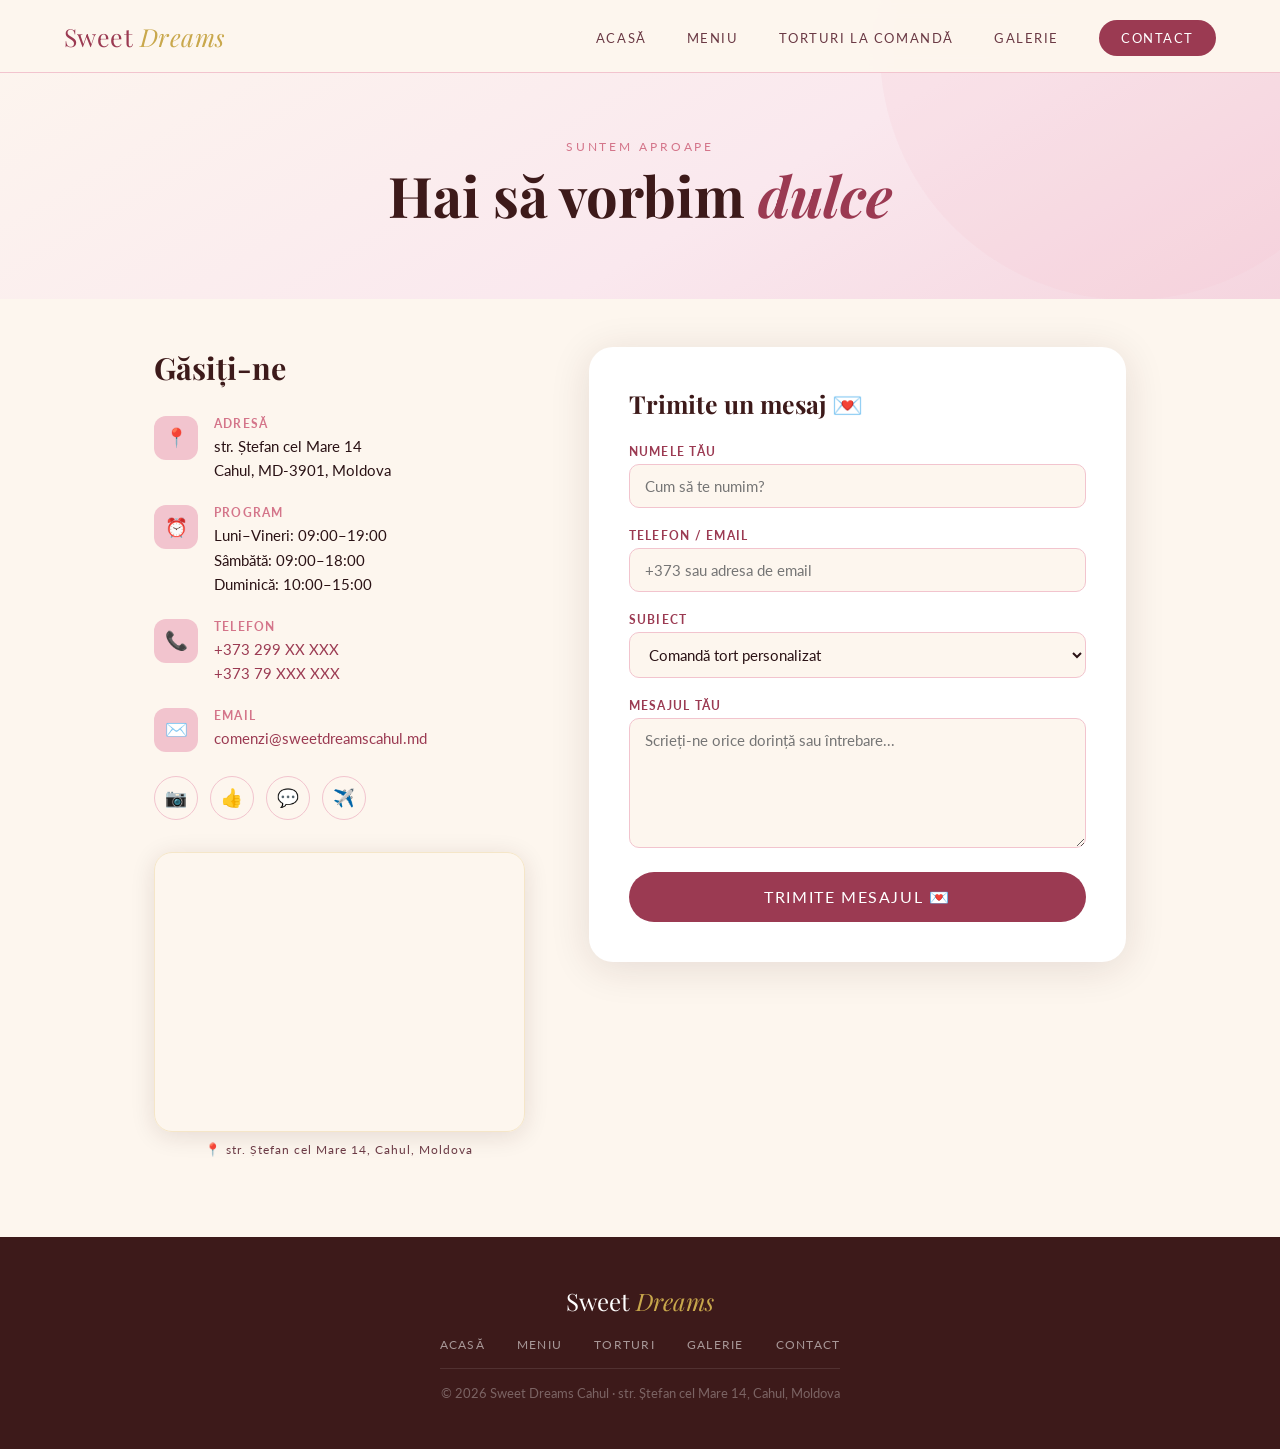
==== pages/contact.html @ cdff75d9 "Add files via upload" ====
<!DOCTYPE html>
<html lang="ro">
<head>
  <meta charset="UTF-8" />
  <meta name="viewport" content="width=device-width, initial-scale=1.0" />
  <meta name="description" content="Contactați cofetăria Sweet Dreams Cahul — adresă, program, telefon, formular de mesaj." />
  <title>Sweet Dreams Cahul — Contact</title>
  <link rel="stylesheet" href="../css/style.css" />
  <link rel="preconnect" href="https://fonts.googleapis.com" />
  <link rel="preconnect" href="https://fonts.gstatic.com" crossorigin />
  <link href="https://fonts.googleapis.com/css2?family=Playfair+Display:ital,wght@0,400;0,700;1,400&family=Cormorant+Garamond:wght@300;400;500&family=Lato:wght@300;400;700&display=swap" rel="stylesheet" />

  <style>
    /* ── Stiluri suplimentare Contact ── */

    .contact-wrapper {
      max-width: 1100px;
      margin: 0 auto;
      padding: 3rem 5% 5rem;
      display: grid;
      grid-template-columns: 1fr 1.45fr;
      gap: 4rem;
      align-items: start;
    }

    /* ── Coloana stânga: info + hartă ── */
    .contact-left h3 {
      font-family: 'Playfair Display', serif;
      font-size: 1.9rem;
      color: var(--chocolate);
      margin-bottom: 1.75rem;
    }

    .info-block {
      display: flex;
      gap: 1rem;
      align-items: flex-start;
      margin-bottom: 1.4rem;
    }

    .info-icon {
      width: 44px; height: 44px;
      border-radius: 12px;
      background: var(--blush);
      display: flex; align-items: center; justify-content: center;
      font-size: 1.15rem;
      flex-shrink: 0;
      transition: background 0.25s;
    }
    .info-block:hover .info-icon { background: var(--rose); }

    .info-block h4 {
      font-size: 0.75rem;
      font-weight: 700;
      letter-spacing: 0.1em;
      text-transform: uppercase;
      color: var(--rose);
      margin-bottom: 0.2rem;
    }
    .info-block p {
      font-size: 0.95rem;
      color: var(--text-dark);
      line-height: 1.6;
    }
    .info-block a {
      color: var(--deep-rose);
      text-decoration: none;
      transition: opacity 0.2s;
    }
    .info-block a:hover { opacity: 0.7; }

    /* Rețele sociale */
    .social-row {
      display: flex;
      gap: 0.75rem;
      margin: 1.5rem 0 2rem;
    }
    .social-btn {
      width: 44px; height: 44px;
      border-radius: 50%;
      border: 1.5px solid var(--blush);
      display: flex; align-items: center; justify-content: center;
      font-size: 1.1rem;
      text-decoration: none;
      transition: all 0.25s;
    }
    .social-btn:hover {
      background: var(--deep-rose);
      border-color: var(--deep-rose);
      transform: translateY(-3px);
    }

    /* Harta Google Maps */
    .map-container {
      border-radius: 18px;
      overflow: hidden;
      box-shadow: 0 4px 24px var(--shadow);
      border: 1px solid var(--light-gold);
      height: 280px;
    }

    .map-container iframe {
      width: 100%;
      height: 100%;
      border: none;
      display: block;
    }

    .map-label {
      font-size: 0.78rem;
      color: var(--text-mid);
      letter-spacing: 0.08em;
      margin-top: 0.6rem;
      text-align: center;
    }

    /* ── Coloana dreapta: formular ── */
    .contact-form-box {
      background: var(--white);
      border-radius: 24px;
      padding: 2.5rem;
      box-shadow: 0 6px 40px var(--shadow);
    }

    .contact-form-box h3 {
      font-family: 'Playfair Display', serif;
      font-size: 1.55rem;
      color: var(--chocolate);
      margin-bottom: 1.5rem;
    }

    /* Responsive */
    @media (max-width: 860px) {
      .contact-wrapper {
        grid-template-columns: 1fr;
        gap: 2.5rem;
      }
    }
  </style>
</head>
<body>

  <!-- ==================== HEADER ==================== -->
  <header>
    <nav>
      <a href="../index.html" class="nav-logo">Sweet <span>Dreams</span></a>
      <ul class="nav-links" id="navLinks">
        <li><a href="../index.html">Acasă</a></li>
        <li><a href="meniu.html">Meniu</a></li>
        <li><a href="torturi.html">Torturi la Comandă</a></li>
        <li><a href="galerie.html">Galerie</a></li>
        <li><a href="contact.html" class="btn-nav activ">Contact</a></li>
      </ul>
    </nav>
  </header>

  <main>

    <!-- ANTET -->
    <section class="page-hero">
      <span class="section-tag">Suntem aproape</span>
      <h1 class="section-title">Hai să vorbim <em>dulce</em></h1>
    </section>

    <!-- GRID CONTACT -->
    <div class="contact-wrapper">

      <!-- ── STÂNGA: informații + hartă ── -->
      <div class="contact-left reveal">
        <h3>Găsiți-ne</h3>

        <div class="info-block">
          <div class="info-icon">📍</div>
          <div>
            <h4>Adresă</h4>
            <p>str. Ștefan cel Mare 14<br />Cahul, MD-3901, Moldova</p>
          </div>
        </div>

        <div class="info-block">
          <div class="info-icon">⏰</div>
          <div>
            <h4>Program</h4>
            <p>Luni–Vineri: 09:00–19:00<br />Sâmbătă: 09:00–18:00<br />Duminică: 10:00–15:00</p>
          </div>
        </div>

        <div class="info-block">
          <div class="info-icon">📞</div>
          <div>
            <h4>Telefon</h4>
            <p>
              <a href="tel:+37322900000">+373 299 XX XXX</a><br />
              <a href="tel:+37379000000">+373 79 XXX XXX</a>
            </p>
          </div>
        </div>

        <div class="info-block">
          <div class="info-icon">✉️</div>
          <div>
            <h4>Email</h4>
            <p><a href="mailto:comenzi@sweetdreamscahul.md">comenzi@sweetdreamscahul.md</a></p>
          </div>
        </div>

        <!-- Rețele sociale -->
        <div class="social-row">
          <a href="https://instagram.com" target="_blank" rel="noopener" class="social-btn" title="Instagram">📷</a>
          <a href="https://facebook.com"  target="_blank" rel="noopener" class="social-btn" title="Facebook">👍</a>
          <a href="https://wa.me/373799000000" target="_blank" rel="noopener" class="social-btn" title="WhatsApp">💬</a>
          <a href="https://t.me/sweetdreamscahul" target="_blank" rel="noopener" class="social-btn" title="Telegram">✈️</a>
        </div>

        <!-- ── HARTĂ GOOGLE MAPS — Cahul, str. Ștefan cel Mare ── -->
        <div class="map-container">
          <iframe
            src="https://www.google.com/maps/embed?pb=!1m18!1m12!1m3!1d2763.4!2d28.1897!3d45.9097!2m3!1f0!2f0!3f0!3m2!1i1024!2i768!4f13.1!3m3!1m2!1s0x40b6e3b5a5f5f5f5%3A0x0!2zU3RlZmFuIGNlbCBNYXJlIDEzLCBDYWh1bA!5e0!3m2!1sro!2smd!4v1700000000000!5m2!1sro!2smd&q=Stefan+cel+Mare+14,+Cahul,+Moldova"
            allowfullscreen=""
            loading="lazy"
            referrerpolicy="no-referrer-when-downgrade"
            title="Locația Sweet Dreams Cahul">
          </iframe>
        </div>
        <p class="map-label">📍 str. Ștefan cel Mare 14, Cahul, Moldova</p>
      </div>

      <!-- ── DREAPTA: formular mesaj ── -->
      <div class="contact-form-box reveal">
        <h3>Trimite un mesaj 💌</h3>

        <form id="formContact" onsubmit="submitContact(event)">

          <div class="form-group">
            <label for="numeContact">Numele tău</label>
            <input type="text" id="numeContact" placeholder="Cum să te numim?" />
          </div>

          <div class="form-group">
            <label for="telefonContact">Telefon / Email</label>
            <input type="text" id="telefonContact" placeholder="+373 sau adresa de email" />
          </div>

          <div class="form-group">
            <label for="subiect">Subiect</label>
            <select id="subiect">
              <option value="comanda">Comandă tort personalizat</option>
              <option value="meniu">Întrebare despre meniu</option>
              <option value="livrare">Detalii livrare</option>
              <option value="colaborare">Colaborare / Evenimente</option>
              <option value="altul">Alt subiect</option>
            </select>
          </div>

          <div class="form-group">
            <label for="mesaj">Mesajul tău</label>
            <textarea id="mesaj" placeholder="Scrieți-ne orice dorință sau întrebare..." style="min-height: 130px;"></textarea>
          </div>

          <button type="submit" class="btn-primary form-submit">Trimite Mesajul 💌</button>

          <div class="success-msg" id="mesajContact">
            ✅ Mesajul a fost trimis! Vă răspundem în curând. Mulțumim că ne-ați contactat!
          </div>

        </form>
      </div>

    </div><!-- /contact-wrapper -->
  </main>

  <footer>
    <div class="footer-logo">Sweet <span>Dreams</span></div>
    <ul class="footer-links">
      <li><a href="../index.html">Acasă</a></li>
      <li><a href="meniu.html">Meniu</a></li>
      <li><a href="torturi.html">Torturi</a></li>
      <li><a href="galerie.html">Galerie</a></li>
      <li><a href="contact.html">Contact</a></li>
    </ul>
    <hr class="footer-divider" />
    <p class="footer-copy">© 2026 Sweet Dreams Cahul · str. Ștefan cel Mare 14, Cahul, Moldova</p>
  </footer>

  <script src="../js/script.js"></script>
  <script>
    function submitContact(e) {
      e.preventDefault();
      const msg = document.getElementById('mesajContact');
      msg.classList.add('show');
      msg.style.display = 'block';
      e.target.reset();
      msg.scrollIntoView({ behavior: 'smooth', block: 'center' });
    }
  </script>

</body>
</html>
---- css/style.css ----
/* ================================================
   Sweet Dreams Cahul — style.css
   Autor: Nicolaev Adelina | Grupa W2421
   ================================================ */

@import url('https://fonts.googleapis.com/css2?family=Playfair+Display:ital,wght@0,400;0,700;1,400&family=Cormorant+Garamond:wght@300;400;500&family=Lato:wght@300;400;700&display=swap');

/* ── Variabile CSS ── */
:root {
  --cream:      #FDF6EE;
  --blush:      #F2C4CE;
  --rose:       #D4758A;
  --deep-rose:  #9B3A52;
  --chocolate:  #3D1A1A;
  --gold:       #C9A84C;
  --light-gold: #F5E6C8;
  --white:      #FFFFFF;
  --text-dark:  #2A1215;
  --text-mid:   #6B3A45;
  --shadow:     rgba(61,26,26,0.12);
}

/* ── Reset ── */
*, *::before, *::after {
  margin: 0;
  padding: 0;
  box-sizing: border-box;
}

html {
  scroll-behavior: smooth;
}

body {
  font-family: 'Lato', sans-serif;
  background-color: var(--cream);
  color: var(--text-dark);
  overflow-x: hidden;
}

img {
  max-width: 100%;
  display: block;
}

a {
  text-decoration: none;
  color: inherit;
}

ul {
  list-style: none;
}

/* ================================================
   ANIMAȚII GLOBALE
   ================================================ */
@keyframes fadeUp {
  from { opacity: 0; transform: translateY(30px); }
  to   { opacity: 1; transform: translateY(0); }
}

@keyframes fadeIn {
  from { opacity: 0; }
  to   { opacity: 1; }
}

@keyframes floatAround {
  0%, 100% { transform: translateY(0) rotate(0deg); }
  50%       { transform: translateY(-18px) rotate(5deg); }
}

@keyframes scaleIn {
  from { opacity: 0; transform: scale(0.92); }
  to   { opacity: 1; transform: scale(1); }
}

/* ── Reveal on scroll ── */
.reveal {
  opacity: 0;
  transform: translateY(28px);
  transition: opacity 0.75s ease, transform 0.75s ease;
}
.reveal.visible {
  opacity: 1;
  transform: translateY(0);
}

/* ================================================
   HEADER & NAV
   ================================================ */
header {
  position: fixed;
  top: 0; left: 0;
  width: 100%;
  z-index: 1000;
  background-color: rgba(253, 246, 238, 0.96);
  backdrop-filter: blur(10px);
  border-bottom: 1px solid var(--blush);
  transition: box-shadow 0.3s;
}

header.scrolled {
  box-shadow: 0 2px 24px var(--shadow);
}

nav {
  display: flex;
  align-items: center;
  justify-content: space-between;
  padding: 0 5%;
  height: 72px;
}

.nav-logo {
  font-family: 'Playfair Display', serif;
  font-size: 1.55rem;
  color: var(--deep-rose);
  letter-spacing: 0.02em;
  transition: opacity 0.2s;
}
.nav-logo:hover { opacity: 0.8; }

.nav-logo span {
  color: var(--gold);
  font-style: italic;
}

.nav-links {
  display: flex;
  gap: 2.5rem;
}

.nav-links a {
  font-size: 0.82rem;
  letter-spacing: 0.12em;
  text-transform: uppercase;
  color: var(--text-mid);
  position: relative;
  padding-bottom: 4px;
  transition: color 0.3s;
}

.nav-links a::after {
  content: '';
  position: absolute;
  bottom: 0; left: 0; right: 0;
  height: 1px;
  background: var(--rose);
  transform: scaleX(0);
  transform-origin: center;
  transition: transform 0.3s;
}

.nav-links a:hover,
.nav-links a.activ {
  color: var(--deep-rose);
}

.nav-links a:hover::after,
.nav-links a.activ::after {
  transform: scaleX(1);
}

.nav-links a.btn-nav {
  background-color: var(--deep-rose);
  color: var(--white) !important;
  padding: 10px 22px;
  border-radius: 30px;
  transition: background-color 0.3s, transform 0.2s;
}

.nav-links a.btn-nav::after { display: none; }

.nav-links a.btn-nav:hover {
  background-color: var(--chocolate);
  transform: translateY(-1px);
}

/* ── Hamburger ── */
.hamburger {
  display: none;
  flex-direction: column;
  gap: 5px;
  cursor: pointer;
  padding: 4px;
}

.hamburger span {
  display: block;
  width: 24px;
  height: 2px;
  background: var(--deep-rose);
  border-radius: 2px;
  transition: all 0.3s;
}

.hamburger.open span:nth-child(1) { transform: translateY(7px) rotate(45deg); }
.hamburger.open span:nth-child(2) { opacity: 0; }
.hamburger.open span:nth-child(3) { transform: translateY(-7px) rotate(-45deg); }

/* ================================================
   BUTOANE
   ================================================ */
.btn-primary {
  display: inline-block;
  background-color: var(--deep-rose);
  color: var(--white);
  padding: 14px 36px;
  border-radius: 40px;
  font-size: 0.85rem;
  letter-spacing: 0.1em;
  text-transform: uppercase;
  border: none;
  cursor: pointer;
  font-family: 'Lato', sans-serif;
  transition: background-color 0.3s, transform 0.25s, box-shadow 0.3s;
}

.btn-primary:hover {
  background-color: var(--chocolate);
  transform: translateY(-2px);
  box-shadow: 0 8px 24px rgba(155,58,82,0.35);
}

.btn-outline {
  display: inline-block;
  background-color: transparent;
  color: var(--deep-rose);
  padding: 13px 36px;
  border-radius: 40px;
  font-size: 0.85rem;
  letter-spacing: 0.1em;
  text-transform: uppercase;
  border: 1.5px solid var(--rose);
  cursor: pointer;
  font-family: 'Lato', sans-serif;
  transition: background-color 0.3s, transform 0.25s;
}

.btn-outline:hover {
  background-color: var(--blush);
  transform: translateY(-2px);
}

/* ================================================
   TITLURI SECȚIUNI
   ================================================ */
.section-tag {
  display: block;
  font-size: 0.72rem;
  letter-spacing: 0.25em;
  text-transform: uppercase;
  color: var(--rose);
  margin-bottom: 0.6rem;
}

.section-title {
  font-family: 'Playfair Display', serif;
  font-size: clamp(2rem, 4vw, 3rem);
  color: var(--chocolate);
  line-height: 1.15;
  margin-bottom: 0.75rem;
}

.section-title em {
  font-style: italic;
  color: var(--deep-rose);
}

.section-subtitle {
  font-family: 'Cormorant Garamond', serif;
  color: var(--text-mid);
  font-size: 1.15rem;
  max-width: 520px;
  margin: 0 auto;
  line-height: 1.6;
}

.section-header {
  text-align: center;
  margin-bottom: 3rem;
}

/* ================================================
   HERO (index.html)
   ================================================ */
.hero {
  min-height: 100vh;
  display: flex;
  align-items: center;
  justify-content: center;
  text-align: center;
  padding: 100px 5% 60px;
  background: linear-gradient(160deg, #FDF6EE 0%, #FAE8EE 55%, #F5D5DF 100%);
  position: relative;
  overflow: hidden;
}

/* Cercuri decorative fundal */
.hero::before,
.hero::after {
  content: '';
  position: absolute;
  border-radius: 50%;
  background: var(--blush);
  opacity: 0.22;
  pointer-events: none;
}
.hero::before {
  width: 600px; height: 600px;
  top: -150px; right: -100px;
}
.hero::after {
  width: 380px; height: 380px;
  bottom: -120px; left: -80px;
}

/* Elemente plutitoare */
.floating-items {
  position: absolute;
  inset: 0;
  pointer-events: none;
  z-index: 1;
}

.float-item {
  position: absolute;
  font-size: 2.4rem;
  opacity: 0.45;
  animation: floatAround 6s ease-in-out infinite;
}

.fi1 { top: 14%; left: 7%;    animation-delay: 0s;   font-size: 2.6rem; }
.fi2 { top: 22%; right: 6%;   animation-delay: 1s;   font-size: 2rem; }
.fi3 { bottom: 22%; left: 14%;animation-delay: 2s;   font-size: 1.9rem; }
.fi4 { bottom: 28%; right: 9%;animation-delay: 3s;   font-size: 2.5rem; }
.fi5 { top: 58%; left: 3%;    animation-delay: 1.5s; font-size: 1.6rem; }

.hero-content {
  position: relative;
  z-index: 2;
  max-width: 780px;
  animation: fadeUp 1s ease both;
}

.hero-badge {
  display: inline-block;
  border: 1px solid var(--rose);
  color: var(--rose);
  font-size: 0.72rem;
  letter-spacing: 0.2em;
  text-transform: uppercase;
  padding: 6px 20px;
  border-radius: 30px;
  margin-bottom: 1.5rem;
  animation: fadeIn 1s ease 0.3s both;
}

.hero h1 {
  font-family: 'Playfair Display', serif;
  font-size: clamp(3rem, 7vw, 5.5rem);
  color: var(--chocolate);
  line-height: 1.1;
  margin-bottom: 1rem;
}

.hero h1 em {
  font-style: italic;
  color: var(--deep-rose);
}

.hero-sub {
  font-family: 'Cormorant Garamond', serif;
  font-size: 1.3rem;
  color: var(--text-mid);
  margin-bottom: 2.5rem;
  font-weight: 300;
  animation: fadeUp 1s ease 0.4s both;
}

.hero-btns {
  display: flex;
  gap: 1rem;
  justify-content: center;
  flex-wrap: wrap;
  animation: fadeUp 1s ease 0.6s both;
}

.hero-stats {
  display: flex;
  gap: 3rem;
  justify-content: center;
  margin-top: 3rem;
  padding-top: 2rem;
  border-top: 1px solid rgba(212,117,138,0.28);
  flex-wrap: wrap;
  animation: fadeUp 1s ease 0.8s both;
}

.stat-num {
  font-family: 'Playfair Display', serif;
  font-size: 2rem;
  color: var(--deep-rose);
  display: block;
}

.stat-label {
  font-size: 0.75rem;
  letter-spacing: 0.14em;
  text-transform: uppercase;
  color: var(--text-mid);
}

/* ================================================
   AVANTAJE (index.html)
   ================================================ */
.features {
  padding: 5rem 5%;
  background-color: var(--white);
}

.features-grid {
  display: grid;
  grid-template-columns: repeat(auto-fit, minmax(220px, 1fr));
  gap: 2rem;
  max-width: 1100px;
  margin: 0 auto;
}

.feature-card {
  text-align: center;
  padding: 2.5rem 1.5rem;
  border: 1px solid var(--light-gold);
  border-radius: 18px;
  background-color: var(--cream);
  transition: transform 0.3s, box-shadow 0.3s, border-color 0.3s;
}

.feature-card:hover {
  transform: translateY(-8px);
  box-shadow: 0 16px 40px var(--shadow);
  border-color: var(--blush);
}

.feature-icon {
  font-size: 2.6rem;
  margin-bottom: 1rem;
}

.feature-card h3 {
  font-family: 'Playfair Display', serif;
  font-size: 1.15rem;
  color: var(--chocolate);
  margin-bottom: 0.5rem;
}

.feature-card p {
  font-size: 0.9rem;
  color: var(--text-mid);
  line-height: 1.6;
}

/* ================================================
   PRODUSE VEDETE (index.html)
   ================================================ */
.products {
  padding: 5rem 5%;
  background-color: var(--cream);
}

.products-grid {
  display: grid;
  grid-template-columns: repeat(auto-fit, minmax(270px, 1fr));
  gap: 2rem;
  max-width: 1100px;
  margin: 0 auto 2.5rem;
}

.products-cta {
  text-align: center;
}

/* ── Card universal (produs) ── */
.product-card {
  background-color: var(--white);
  border-radius: 20px;
  overflow: hidden;
  box-shadow: 0 2px 14px var(--shadow);
  transition: transform 0.35s, box-shadow 0.35s;
}

.product-card:hover {
  transform: translateY(-8px);
  box-shadow: 0 20px 48px var(--shadow);
}

.product-img {
  height: 190px;
  display: flex;
  align-items: center;
  justify-content: center;
  font-size: 5rem;
  position: relative;
}

.bg-blush { background: linear-gradient(135deg, #FAE8EE, #F2C4CE); }
.bg-cream { background: linear-gradient(135deg, #FDF6EE, #F5E6C8); }
.bg-brown { background: linear-gradient(135deg, #F0E0D6, #DFB9A0); }
.bg-pink  { background: linear-gradient(135deg, #FDE8F0, #F2C4CE); }

.product-badge {
  position: absolute;
  top: 12px; right: 12px;
  background: var(--deep-rose);
  color: var(--white);
  font-size: 0.65rem;
  letter-spacing: 0.12em;
  text-transform: uppercase;
  padding: 4px 10px;
  border-radius: 20px;
}

.product-body {
  padding: 1.2rem 1.5rem 1.5rem;
}

.product-body h3 {
  font-family: 'Playfair Display', serif;
  font-size: 1.2rem;
  color: var(--chocolate);
  margin-bottom: 0.4rem;
}

.product-body p {
  font-size: 0.875rem;
  color: var(--text-mid);
  line-height: 1.6;
  margin-bottom: 1rem;
}

.product-footer {
  display: flex;
  align-items: center;
  justify-content: space-between;
}

.price {
  font-family: 'Playfair Display', serif;
  font-size: 1.3rem;
  color: var(--deep-rose);
}

.add-btn {
  background-color: var(--blush);
  color: var(--deep-rose);
  border: none;
  padding: 8px 18px;
  border-radius: 20px;
  font-size: 0.8rem;
  cursor: pointer;
  font-family: 'Lato', sans-serif;
  transition: background-color 0.25s, color 0.25s, transform 0.2s;
}

.add-btn:hover {
  background-color: var(--deep-rose);
  color: var(--white);
  transform: scale(1.04);
}

/* ================================================
   TESTIMONIALE (index.html)
   ================================================ */
.reviews {
  padding: 5rem 5%;
  background-color: var(--white);
}

.reviews-grid {
  display: grid;
  grid-template-columns: repeat(auto-fit, minmax(265px, 1fr));
  gap: 1.5rem;
  max-width: 1050px;
  margin: 0 auto;
}

.review-card {
  background-color: var(--cream);
  padding: 1.75rem;
  border-radius: 18px;
  border: 1px solid var(--light-gold);
  transition: transform 0.3s, box-shadow 0.3s;
}

.review-card:hover {
  transform: translateY(-5px);
  box-shadow: 0 12px 32px var(--shadow);
}

.review-stars {
  color: var(--gold);
  font-size: 1rem;
  margin-bottom: 0.75rem;
  letter-spacing: 2px;
}

.review-card p {
  font-family: 'Cormorant Garamond', serif;
  font-style: italic;
  font-size: 1.1rem;
  color: var(--text-dark);
  line-height: 1.6;
  margin-bottom: 1rem;
}

.review-name {
  font-size: 0.85rem;
  font-weight: 700;
  color: var(--deep-rose);
}

/* ================================================
   PAGE HERO (antet interior pages)
   ================================================ */
.page-hero {
  padding: 140px 5% 60px;
  text-align: center;
  background: linear-gradient(150deg, #FDF6EE 0%, #FAE8EE 60%, #F5D5DF 100%);
  position: relative;
  overflow: hidden;
}

.page-hero::before {
  content: '';
  position: absolute;
  width: 500px; height: 500px;
  border-radius: 50%;
  background: var(--blush);
  opacity: 0.18;
  top: -200px; right: -100px;
  pointer-events: none;
}

.page-hero .section-tag { margin-bottom: 0.6rem; }
.page-hero .section-title { font-size: clamp(2.2rem, 5vw, 3.5rem); }

/* ================================================
   MENIU PAGE
   ================================================ */
.menu-filters {
  display: flex;
  gap: 0.75rem;
  justify-content: center;
  flex-wrap: wrap;
  padding: 2.5rem 5% 1rem;
  background-color: var(--cream);
}

.filter-btn {
  padding: 10px 24px;
  border-radius: 30px;
  font-size: 0.8rem;
  letter-spacing: 0.1em;
  text-transform: uppercase;
  border: 1.5px solid var(--blush);
  background-color: transparent;
  color: var(--text-mid);
  cursor: pointer;
  font-family: 'Lato', sans-serif;
  transition: all 0.25s;
}

.filter-btn.activ,
.filter-btn:hover {
  background-color: var(--deep-rose);
  color: var(--white);
  border-color: var(--deep-rose);
}

.menu-section {
  padding: 2.5rem 5% 5rem;
  background-color: var(--cream);
}

.cat-label {
  font-size: 0.78rem;
  font-weight: 700;
  color: var(--deep-rose);
  letter-spacing: 0.14em;
  text-transform: uppercase;
  border-left: 3px solid var(--rose);
  padding-left: 10px;
  margin-bottom: 1.5rem;
}

.menu-grid {
  display: grid;
  grid-template-columns: repeat(auto-fill, minmax(265px, 1fr));
  gap: 1.75rem;
  max-width: 1200px;
  margin: 0 auto 3rem;
}

/* ── Menu card hidden (filtru) ── */
.menu-card.hidden {
  display: none;
}

/* ================================================
   TORTURI PAGE
   ================================================ */
.order-banner {
  background: linear-gradient(135deg, var(--chocolate), var(--deep-rose));
  padding: 4rem 3rem;
  text-align: center;
  margin: 2.5rem 5%;
  border-radius: 24px;
  position: relative;
  overflow: hidden;
}

.order-banner::before {
  content: '🎂';
  position: absolute;
  font-size: 12rem;
  opacity: 0.06;
  right: -10px; bottom: -20px;
  pointer-events: none;
}

.order-banner h2 {
  font-family: 'Playfair Display', serif;
  font-size: clamp(1.8rem, 4vw, 3rem);
  color: var(--white);
  margin-bottom: 0.75rem;
}

.order-banner p {
  font-family: 'Cormorant Garamond', serif;
  color: rgba(255,255,255,0.82);
  font-size: 1.2rem;
  max-width: 520px;
  margin: 0 auto 2rem;
}

.steps-grid {
  display: grid;
  grid-template-columns: repeat(auto-fit, minmax(200px, 1fr));
  gap: 1.5rem;
  max-width: 1100px;
  margin: 0 auto 3rem;
  padding: 0 5%;
}

.step-card {
  background-color: var(--white);
  border: 1px solid var(--light-gold);
  border-radius: 16px;
  padding: 2rem 1.5rem;
  text-align: center;
  transition: transform 0.3s, box-shadow 0.3s;
}

.step-card:hover {
  transform: translateY(-6px);
  box-shadow: 0 14px 36px var(--shadow);
}

.step-num {
  width: 48px; height: 48px;
  border-radius: 50%;
  background-color: var(--deep-rose);
  color: var(--white);
  font-family: 'Playfair Display', serif;
  font-size: 1.2rem;
  display: flex; align-items: center; justify-content: center;
  margin: 0 auto 1rem;
}

.step-card h3 {
  font-family: 'Playfair Display', serif;
  font-size: 1.1rem;
  color: var(--chocolate);
  margin-bottom: 0.4rem;
}

.step-card p {
  font-size: 0.875rem;
  color: var(--text-mid);
  line-height: 1.6;
}

/* ── Formular comandă ── */
.order-form {
  max-width: 720px;
  margin: 0 auto;
  background-color: var(--white);
  border-radius: 24px;
  padding: 3rem;
  box-shadow: 0 6px 40px var(--shadow);
}

.order-form h3 {
  font-family: 'Playfair Display', serif;
  font-size: 1.8rem;
  color: var(--chocolate);
  margin-bottom: 0.4rem;
}

.form-note {
  font-size: 0.875rem;
  color: var(--text-mid);
  margin-bottom: 2rem;
}

.form-row {
  display: grid;
  grid-template-columns: 1fr 1fr;
  gap: 1.25rem;
  margin-bottom: 0; /* controlled by form-group */
}

.form-group {
  display: flex;
  flex-direction: column;
  gap: 5px;
  margin-bottom: 1.25rem;
}

.form-group label {
  font-size: 0.78rem;
  font-weight: 700;
  letter-spacing: 0.1em;
  text-transform: uppercase;
  color: var(--deep-rose);
}

.form-group input,
.form-group select,
.form-group textarea {
  padding: 12px 15px;
  border: 1.5px solid var(--blush);
  border-radius: 10px;
  font-family: 'Lato', sans-serif;
  font-size: 0.95rem;
  color: var(--text-dark);
  background-color: var(--cream);
  outline: none;
  transition: border-color 0.25s, box-shadow 0.25s;
}

.form-group input:focus,
.form-group select:focus,
.form-group textarea:focus {
  border-color: var(--rose);
  box-shadow: 0 0 0 3px rgba(212,117,138,0.15);
}

.form-group textarea {
  resize: vertical;
  min-height: 100px;
}

.form-submit {
  width: 100%;
  padding: 16px;
  font-size: 1rem;
  cursor: pointer;
  border: none;
  font-family: 'Lato', sans-serif;
  margin-top: 0.5rem;
}

/* Mesaje succes */
.mesaj-succes {
  display: none;
  background: #EAF8F0;
  border: 1px solid #6CD99A;
  border-radius: 12px;
  padding: 1rem 1.25rem;
  color: #1A6840;
  font-size: 0.9rem;
  margin-top: 1rem;
  animation: fadeIn 0.4s ease;
}

.mesaj-succes.show {
  display: block;
}

/* ================================================
   GALERIE PAGE
   ================================================ */
.gallery-grid {
  display: grid;
  grid-template-columns: repeat(4, 1fr);
  grid-auto-rows: 200px;
  gap: 1rem;
  max-width: 1200px;
  margin: 0 auto;
  padding: 3rem 5% 4rem;
}

.gallery-item {
  border-radius: 16px;
  overflow: hidden;
  position: relative;
  cursor: pointer;
}

.gallery-item.tall  { grid-row: span 2; }
.gallery-item.wide  { grid-column: span 2; }

.gallery-inner {
  width: 100%; height: 100%;
  display: flex; align-items: center; justify-content: center;
  font-size: 3.8rem;
  transition: transform 0.4s ease;
}

.gallery-item:hover .gallery-inner {
  transform: scale(1.08);
}

.gallery-overlay {
  position: absolute;
  inset: 0;
  background: rgba(61,26,26,0.52);
  opacity: 0;
  transition: opacity 0.3s;
  display: flex;
  align-items: flex-end;
  padding: 1rem 1.1rem;
}

.gallery-item:hover .gallery-overlay {
  opacity: 1;
}

.gallery-label {
  color: var(--white);
  font-family: 'Playfair Display', serif;
  font-size: 0.98rem;
}

.g-1  { background: linear-gradient(135deg, #FAE8EE, #F2C4CE); }
.g-2  { background: linear-gradient(135deg, #FDF6EE, #F5E6C8); }
.g-3  { background: linear-gradient(135deg, #F0E0D6, #DFB9A0); }
.g-4  { background: linear-gradient(135deg, #EDD5E8, #D4A8CC); }
.g-5  { background: linear-gradient(135deg, #D4E8D0, #A8CCAA); }
.g-6  { background: linear-gradient(135deg, #D0E4F0, #A0C8DC); }
.g-7  { background: linear-gradient(135deg, #F5E6C8, #EDCA88); }
.g-8  { background: linear-gradient(135deg, #F2C4CE, #D4758A); }
.g-9  { background: linear-gradient(135deg, #C4D4F2, #8A9FD4); }
.g-10 { background: linear-gradient(135deg, #F0D4E8, #CC8ABE); }

.gallery-cta {
  text-align: center;
  padding: 0 5% 5rem;
}

.gallery-cta p {
  font-family: 'Cormorant Garamond', serif;
  font-size: 1.2rem;
  color: var(--text-mid);
  margin-bottom: 1.25rem;
}

/* ================================================
   CONTACT PAGE
   ================================================ */
.contact-grid {
  display: grid;
  grid-template-columns: 1fr 1.5fr;
  gap: 4rem;
  max-width: 1100px;
  margin: 0 auto;
  padding: 3rem 5% 5rem;
  align-items: start;
}

.contact-info h3 {
  font-family: 'Playfair Display', serif;
  font-size: 1.9rem;
  color: var(--chocolate);
  margin-bottom: 1.75rem;
}

.info-item {
  display: flex;
  gap: 1rem;
  align-items: flex-start;
  margin-bottom: 1.5rem;
}

.info-icon {
  width: 44px; height: 44px;
  border-radius: 12px;
  background-color: var(--blush);
  display: flex; align-items: center; justify-content: center;
  font-size: 1.15rem;
  flex-shrink: 0;
  transition: background-color 0.25s;
}

.info-item:hover .info-icon {
  background-color: var(--rose);
}

.info-item h4 {
  font-size: 0.75rem;
  font-weight: 700;
  letter-spacing: 0.1em;
  text-transform: uppercase;
  color: var(--rose);
  margin-bottom: 0.25rem;
}

.info-item p {
  font-size: 0.95rem;
  color: var(--text-dark);
  line-height: 1.6;
}

.social-row {
  display: flex;
  gap: 0.75rem;
  margin-top: 1.75rem;
}

.social-btn {
  width: 44px; height: 44px;
  border-radius: 50%;
  border: 1.5px solid var(--blush);
  display: flex; align-items: center; justify-content: center;
  font-size: 1.1rem;
  transition: all 0.25s;
}

.social-btn:hover {
  background-color: var(--deep-rose);
  border-color: var(--deep-rose);
  transform: translateY(-3px);
}

.contact-form-box {
  background-color: var(--white);
  border-radius: 24px;
  padding: 2.5rem;
  box-shadow: 0 6px 40px var(--shadow);
}

.contact-form-box h3 {
  font-family: 'Playfair Display', serif;
  font-size: 1.55rem;
  color: var(--chocolate);
  margin-bottom: 1.5rem;
}

/* ================================================
   FOOTER
   ================================================ */
footer {
  background-color: var(--chocolate);
  padding: 3rem 5%;
  text-align: center;
}

.footer-logo {
  font-family: 'Playfair Display', serif;
  font-size: 1.5rem;
  color: var(--white);
  margin-bottom: 1rem;
}

.footer-logo span {
  color: var(--gold);
  font-style: italic;
}

.footer-links {
  display: flex;
  gap: 2rem;
  justify-content: center;
  margin-bottom: 1rem;
  flex-wrap: wrap;
}

.footer-links a {
  font-size: 0.78rem;
  letter-spacing: 0.1em;
  text-transform: uppercase;
  color: rgba(255,255,255,0.55);
  transition: color 0.25s;
}

.footer-links a:hover {
  color: var(--blush);
}

.footer-copy {
  font-size: 0.8rem;
  color: rgba(255,255,255,0.32);
  margin-top: 0.5rem;
}

.footer-divider {
  border: none;
  border-top: 1px solid rgba(255,255,255,0.1);
  margin: 1rem auto;
  max-width: 400px;
}

/* ================================================
   MEDIA QUERIES
   ================================================ */
@media (max-width: 960px) {
  .gallery-grid {
    grid-template-columns: repeat(2, 1fr);
  }
  .gallery-item.wide { grid-column: span 1; }

  .contact-grid { grid-template-columns: 1fr; gap: 2.5rem; }
}

@media (max-width: 720px) {
  nav { padding: 0 4%; }

  .nav-links {
    display: none;
    position: fixed;
    top: 72px; left: 0; right: 0; bottom: 0;
    flex-direction: column;
    background-color: rgba(253, 246, 238, 0.98);
    backdrop-filter: blur(12px);
    align-items: center;
    justify-content: center;
    gap: 2.5rem;
    z-index: 999;
  }

  .nav-links.open {
    display: flex;
    animation: fadeIn 0.25s ease;
  }

  .nav-links a { font-size: 1.1rem; }

  .hamburger { display: flex; }

  .hero h1 { font-size: 2.8rem; }

  .form-row { grid-template-columns: 1fr; }

  .hero-stats { gap: 1.5rem; }

  .float-item { font-size: 1.6rem; }

  .order-form { padding: 2rem 1.5rem; }
}

@media (max-width: 480px) {
  .gallery-grid { grid-template-columns: 1fr 1fr; }
  .gallery-item.tall { grid-row: span 1; }
  .steps-grid { grid-template-columns: 1fr 1fr; }
  .hero-stats { gap: 1rem; }
}

@media (max-width: 380px) {
  .gallery-grid { grid-template-columns: 1fr; }
  .steps-grid { grid-template-columns: 1fr; }
}

/* ── Reduced motion ── */
@media (prefers-reduced-motion: reduce) {
  .float-item { animation: none; }
  .reveal { transition: none; }
  * { animation-duration: 0.01ms !important; transition-duration: 0.01ms !important; }
}

/* ================================================
   ADĂUGIRI PAGINI SECUNDARE
   ================================================ */

/* ── Menu page wrapper ── */
.menu-page {
  padding: 0 5% 5rem;
  background: var(--cream);
}

/* ── Menu categories (stil din versiunea originală) ── */
.menu-categories {
  display: flex;
  gap: 1rem;
  justify-content: center;
  flex-wrap: wrap;
  padding: 2rem 5% 2.5rem;
  background: var(--cream);
}

.cat-btn {
  padding: 10px 24px;
  border-radius: 30px;
  font-size: 0.8rem;
  letter-spacing: 0.1em;
  text-transform: uppercase;
  border: 1.5px solid var(--blush);
  background: transparent;
  color: var(--text-mid);
  cursor: pointer;
  font-family: 'Lato', sans-serif;
  transition: all 0.25s;
}

.cat-btn.active,
.cat-btn:hover {
  background: var(--deep-rose);
  color: var(--white);
  border-color: var(--deep-rose);
}

/* ── Menu card (stil din versiunea originală) ── */
.menu-card {
  background: var(--white);
  border-radius: 20px;
  overflow: hidden;
  transition: all 0.35s;
  box-shadow: 0 2px 12px var(--shadow);
}

.menu-card:hover {
  transform: translateY(-8px);
  box-shadow: 0 16px 40px var(--shadow);
}

.menu-card-img {
  height: 200px;
  display: flex;
  align-items: center;
  justify-content: center;
  font-size: 5rem;
  position: relative;
  overflow: hidden;
}

.mc-blush { background: linear-gradient(135deg, #FAE8EE, #F5D5DF); }
.mc-cream { background: linear-gradient(135deg, #FDF6EE, #F5E6C8); }
.mc-brown { background: linear-gradient(135deg, #F0E0D6, #DFB9A0); }
.mc-pink  { background: linear-gradient(135deg, #FDE8F0, #F2C4CE); }

.menu-card-badge {
  position: absolute;
  top: 12px; right: 12px;
  background: var(--deep-rose);
  color: var(--white);
  font-size: 0.65rem;
  letter-spacing: 0.15em;
  text-transform: uppercase;
  padding: 4px 10px;
  border-radius: 20px;
}

.menu-card-body { padding: 1.25rem 1.5rem 1.5rem; }

.menu-card-body h3 {
  font-family: 'Playfair Display', serif;
  font-size: 1.2rem;
  color: var(--chocolate);
  margin-bottom: 0.4rem;
}

.menu-card-body p {
  font-size: 0.875rem;
  color: var(--text-mid);
  line-height: 1.55;
  margin-bottom: 1rem;
}

.menu-card-footer {
  display: flex;
  align-items: center;
  justify-content: space-between;
}

.menu-card-footer .price {
  font-family: 'Playfair Display', serif;
  font-size: 1.3rem;
  color: var(--deep-rose);
}

.menu-card-footer .price sup {
  font-size: 0.75rem;
  vertical-align: top;
  margin-top: 4px;
}

/* ── Torturi: secțiune pași ── */
.torturi-steps {
  padding: 3rem 5% 1rem;
}

/* ── Torturi: secțiune formular ── */
.torturi-form-section {
  padding: 1rem 5% 5rem;
}

/* ── Order form container (din versiunea originală) ── */
.order-form-container {
  max-width: 750px;
  margin: 0 auto;
  background: var(--white);
  border-radius: 24px;
  padding: 3rem;
  box-shadow: 0 4px 32px var(--shadow);
}

.order-form-container h3 {
  font-family: 'Playfair Display', serif;
  font-size: 1.8rem;
  color: var(--chocolate);
  margin-bottom: 0.5rem;
}

.form-subtitle {
  color: var(--text-mid);
  margin-bottom: 2rem;
  font-size: 0.9rem;
}

/* ── Flavor chips ── */
.flavor-hint {
  font-size: 0.8rem;
  color: var(--text-mid);
  margin-bottom: 0.75rem;
  font-style: italic;
}

.flavor-grid {
  display: grid;
  grid-template-columns: repeat(auto-fill, minmax(130px, 1fr));
  gap: 0.75rem;
  margin-bottom: 1.5rem;
}

.flavor-chip {
  padding: 12px 10px;
  border-radius: 12px;
  border: 1.5px solid var(--blush);
  background: var(--cream);
  text-align: center;
  cursor: pointer;
  transition: all 0.25s;
  font-size: 0.85rem;
  color: var(--text-mid);
  font-family: 'Lato', sans-serif;
  user-select: none;
}

.flavor-chip:hover {
  border-color: var(--rose);
  background: #FDE8F0;
  transform: translateY(-2px);
}

.flavor-chip.selected {
  border-color: var(--deep-rose);
  background: var(--blush);
  color: var(--deep-rose);
  font-weight: 700;
  transform: translateY(-2px);
  box-shadow: 0 4px 12px rgba(155,58,82,0.2);
}

.flavor-chip .fc-emoji {
  font-size: 1.6rem;
  display: block;
  margin-bottom: 5px;
}

/* ── Process steps wrapper ── */
.process-steps {
  display: grid;
  grid-template-columns: repeat(auto-fit, minmax(200px, 1fr));
  gap: 1.75rem;
  max-width: 1100px;
  margin: 0 auto 2rem;
}

/* ── Success message ── */
.success-msg {
  display: none;
  background: #EAF8F0;
  border: 1px solid #6CD99A;
  border-radius: 12px;
  padding: 1rem 1.25rem;
  color: #1A6840;
  font-size: 0.9rem;
  margin-top: 1rem;
  animation: fadeIn 0.4s ease;
}

.success-msg.show { display: block; }

/* ── Form submit button full width ── */
.form-submit {
  width: 100%;
  padding: 15px;
  font-size: 1rem;
  border: none;
  cursor: pointer;
  font-family: 'Lato', sans-serif;
  margin-top: 0.25rem;
}

/* ── Responsive torturi ── */
@media (max-width: 600px) {
  .order-form-container { padding: 1.75rem 1.25rem; }
  .flavor-grid { grid-template-columns: repeat(2, 1fr); }
  .process-steps { grid-template-columns: 1fr 1fr; }
}

@media (max-width: 380px) {
  .process-steps { grid-template-columns: 1fr; }
}
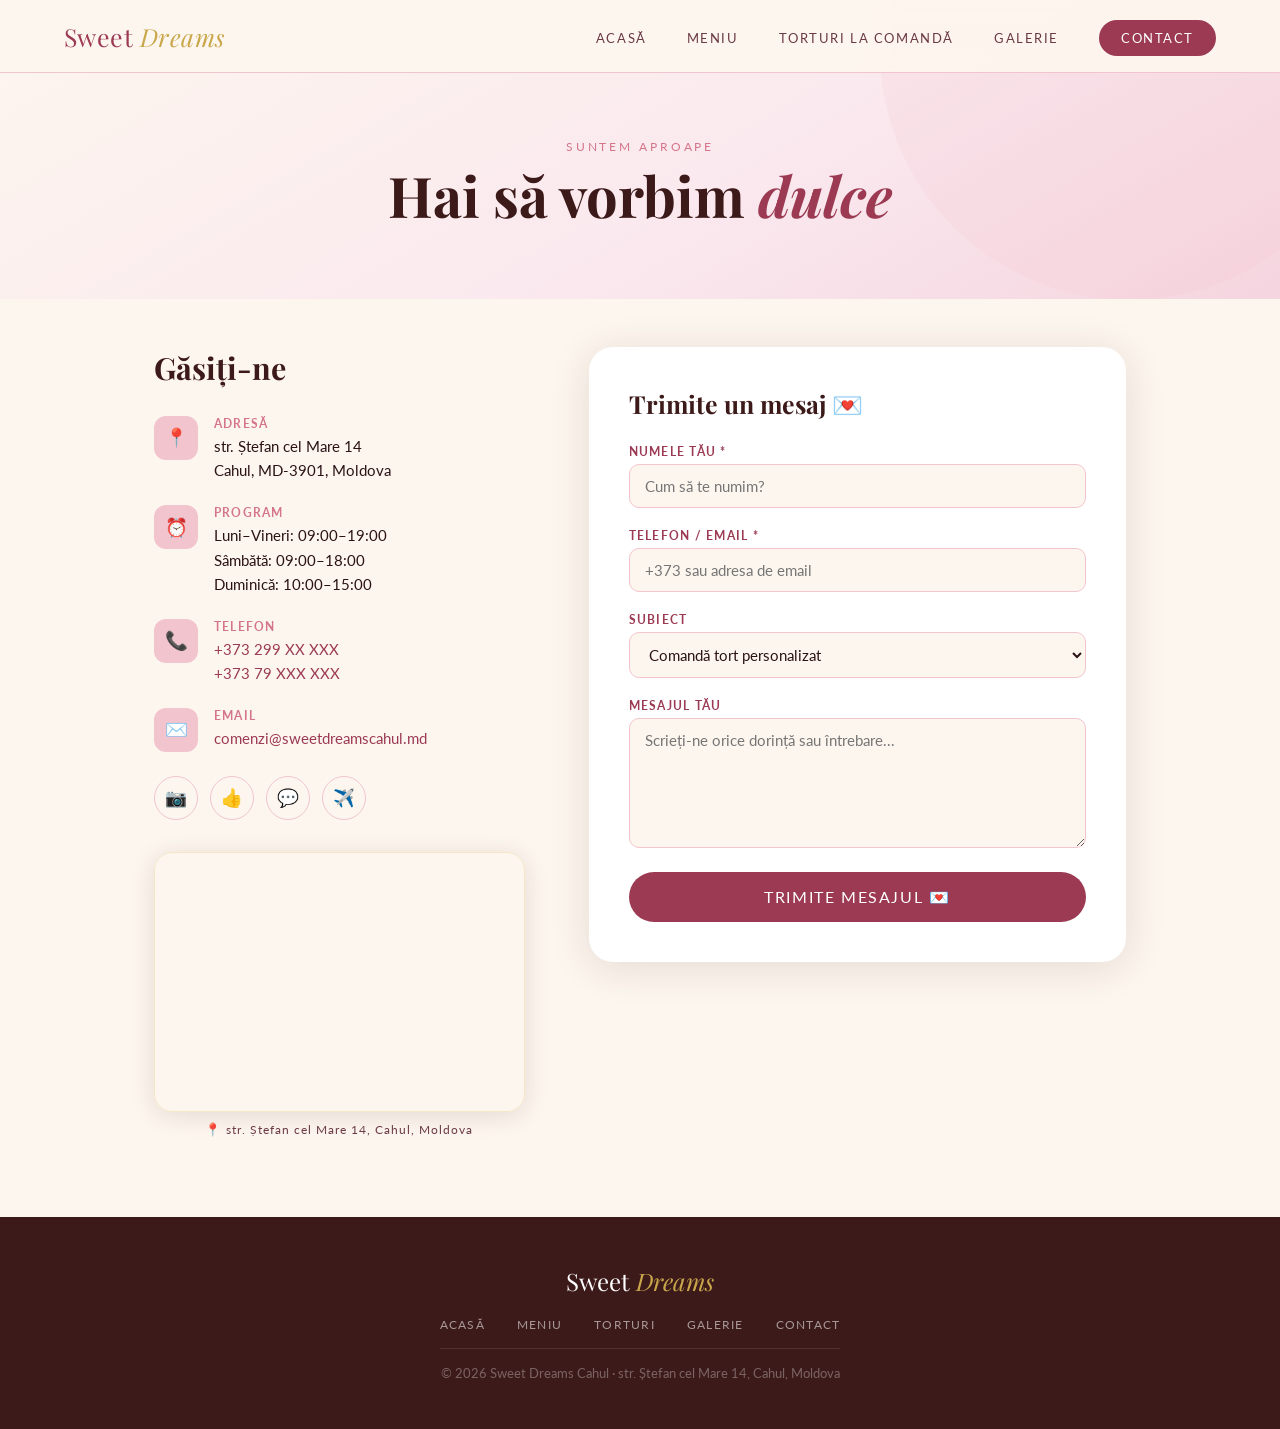
==== commit 143c22b6: "Update contact.html" ====
--- a/pages/contact.html
+++ b/pages/contact.html
@@ -11,8 +11,6 @@
   <link href="https://fonts.googleapis.com/css2?family=Playfair+Display:ital,wght@0,400;0,700;1,400&family=Cormorant+Garamond:wght@300;400;500&family=Lato:wght@300;400;700&display=swap" rel="stylesheet" />
 
   <style>
-    /* ── Stiluri suplimentare Contact ── */
-
     .contact-wrapper {
       max-width: 1100px;
       margin: 0 auto;
@@ -23,21 +21,19 @@
       align-items: start;
     }
 
-    /* ── Coloana stânga: info + hartă ── */
+    /* ── Coloana stânga ── */
     .contact-left h3 {
       font-family: 'Playfair Display', serif;
       font-size: 1.9rem;
       color: var(--chocolate);
       margin-bottom: 1.75rem;
     }
-
     .info-block {
       display: flex;
       gap: 1rem;
       align-items: flex-start;
       margin-bottom: 1.4rem;
     }
-
     .info-icon {
       width: 44px; height: 44px;
       border-radius: 12px;
@@ -48,7 +44,6 @@
       transition: background 0.25s;
     }
     .info-block:hover .info-icon { background: var(--rose); }
-
     .info-block h4 {
       font-size: 0.75rem;
       font-weight: 700;
@@ -57,24 +52,11 @@
       color: var(--rose);
       margin-bottom: 0.2rem;
     }
-    .info-block p {
-      font-size: 0.95rem;
-      color: var(--text-dark);
-      line-height: 1.6;
-    }
-    .info-block a {
-      color: var(--deep-rose);
-      text-decoration: none;
-      transition: opacity 0.2s;
-    }
+    .info-block p { font-size: 0.95rem; color: var(--text-dark); line-height: 1.6; }
+    .info-block a { color: var(--deep-rose); text-decoration: none; transition: opacity 0.2s; }
     .info-block a:hover { opacity: 0.7; }
 
-    /* Rețele sociale */
-    .social-row {
-      display: flex;
-      gap: 0.75rem;
-      margin: 1.5rem 0 2rem;
-    }
+    .social-row { display: flex; gap: 0.75rem; margin: 1.5rem 0 2rem; }
     .social-btn {
       width: 44px; height: 44px;
       border-radius: 50%;
@@ -90,22 +72,15 @@
       transform: translateY(-3px);
     }
 
-    /* Harta Google Maps */
+    /* ── Hartă ── */
     .map-container {
       border-radius: 18px;
       overflow: hidden;
       box-shadow: 0 4px 24px var(--shadow);
       border: 1px solid var(--light-gold);
-      height: 280px;
-    }
-
-    .map-container iframe {
-      width: 100%;
-      height: 100%;
-      border: none;
-      display: block;
-    }
-
+      height: 260px;
+    }
+    .map-container iframe { width: 100%; height: 100%; border: none; display: block; }
     .map-label {
       font-size: 0.78rem;
       color: var(--text-mid);
@@ -121,7 +96,6 @@
       padding: 2.5rem;
       box-shadow: 0 6px 40px var(--shadow);
     }
-
     .contact-form-box h3 {
       font-family: 'Playfair Display', serif;
       font-size: 1.55rem;
@@ -129,12 +103,76 @@
       margin-bottom: 1.5rem;
     }
 
-    /* Responsive */
+    /* ── Form fields ── */
+    .form-group {
+      display: flex;
+      flex-direction: column;
+      gap: 5px;
+      margin-bottom: 1.25rem;
+    }
+    .form-group label {
+      font-size: 0.78rem;
+      font-weight: 700;
+      letter-spacing: 0.1em;
+      text-transform: uppercase;
+      color: var(--deep-rose);
+    }
+    .form-group input,
+    .form-group select,
+    .form-group textarea {
+      padding: 12px 15px;
+      border: 1.5px solid var(--blush);
+      border-radius: 10px;
+      font-family: 'Lato', sans-serif;
+      font-size: 0.95rem;
+      color: var(--text-dark);
+      background: var(--cream);
+      outline: none;
+      transition: border-color 0.25s, box-shadow 0.25s;
+    }
+    .form-group input:focus,
+    .form-group select:focus,
+    .form-group textarea:focus {
+      border-color: var(--rose);
+      box-shadow: 0 0 0 3px rgba(212,117,138,0.15);
+    }
+    .form-group textarea { resize: vertical; min-height: 130px; }
+
+    .form-submit {
+      width: 100%; padding: 15px; font-size: 1rem;
+      border: none; cursor: pointer;
+      font-family: 'Lato', sans-serif;
+    }
+    .form-submit:disabled { opacity: 0.6; cursor: not-allowed; }
+
+    /* ── Mesaje feedback ── */
+    .success-msg {
+      display: none;
+      background: #EAF8F0;
+      border: 1px solid #6CD99A;
+      border-radius: 12px;
+      padding: 1rem 1.25rem;
+      color: #1A6840;
+      font-size: 0.9rem;
+      margin-top: 1rem;
+    }
+    .success-msg.show { display: block; }
+
+    .error-msg {
+      display: none;
+      background: #FDEDED;
+      border: 1px solid #E89595;
+      border-radius: 12px;
+      padding: 1rem 1.25rem;
+      color: #A33;
+      font-size: 0.9rem;
+      margin-top: 1rem;
+    }
+    .error-msg.show { display: block; }
+
+    /* ── Responsive ── */
     @media (max-width: 860px) {
-      .contact-wrapper {
-        grid-template-columns: 1fr;
-        gap: 2.5rem;
-      }
+      .contact-wrapper { grid-template-columns: 1fr; gap: 2.5rem; }
     }
   </style>
 </head>
@@ -156,16 +194,16 @@
 
   <main>
 
-    <!-- ANTET -->
+    <!-- ══ ANTET ══ -->
     <section class="page-hero">
       <span class="section-tag">Suntem aproape</span>
       <h1 class="section-title">Hai să vorbim <em>dulce</em></h1>
     </section>
 
-    <!-- GRID CONTACT -->
+    <!-- ══ GRID CONTACT ══ -->
     <div class="contact-wrapper">
 
-      <!-- ── STÂNGA: informații + hartă ── -->
+      <!-- ── Stânga: info + hartă ── -->
       <div class="contact-left reveal">
         <h3>Găsiți-ne</h3>
 
@@ -204,7 +242,6 @@
           </div>
         </div>
 
-        <!-- Rețele sociale -->
         <div class="social-row">
           <a href="https://instagram.com" target="_blank" rel="noopener" class="social-btn" title="Instagram">📷</a>
           <a href="https://facebook.com"  target="_blank" rel="noopener" class="social-btn" title="Facebook">👍</a>
@@ -212,7 +249,7 @@
           <a href="https://t.me/sweetdreamscahul" target="_blank" rel="noopener" class="social-btn" title="Telegram">✈️</a>
         </div>
 
-        <!-- ── HARTĂ GOOGLE MAPS — Cahul, str. Ștefan cel Mare ── -->
+        <!-- Hartă Google Maps -->
         <div class="map-container">
           <iframe
             src="https://www.google.com/maps/embed?pb=!1m18!1m12!1m3!1d2763.4!2d28.1897!3d45.9097!2m3!1f0!2f0!3f0!3m2!1i1024!2i768!4f13.1!3m3!1m2!1s0x40b6e3b5a5f5f5f5%3A0x0!2zU3RlZmFuIGNlbCBNYXJlIDEzLCBDYWh1bA!5e0!3m2!1sro!2smd!4v1700000000000!5m2!1sro!2smd&q=Stefan+cel+Mare+14,+Cahul,+Moldova"
@@ -225,48 +262,68 @@
         <p class="map-label">📍 str. Ștefan cel Mare 14, Cahul, Moldova</p>
       </div>
 
-      <!-- ── DREAPTA: formular mesaj ── -->
+      <!-- ── Dreapta: formular ── -->
       <div class="contact-form-box reveal">
         <h3>Trimite un mesaj 💌</h3>
 
-        <form id="formContact" onsubmit="submitContact(event)">
+        <!--
+          Același link SheetMonkey ca la torturi!
+          Câmpul hidden "Tip" = "Mesaj contact"
+          îți arată în Excel de unde a venit rândul.
+        -->
+        <form
+          action="https://api.sheetmonkey.io/form/iP1fD4zuZiKx7hQ38NaVTf"
+          method="POST"
+          id="formContact"
+          onsubmit="submitContact(event)"
+        >
+          <!-- Câmp hidden care identifică sursa în Excel -->
+          <input type="hidden" name="Tip" value="Mesaj contact" />
 
           <div class="form-group">
-            <label for="numeContact">Numele tău</label>
-            <input type="text" id="numeContact" placeholder="Cum să te numim?" />
+            <label for="numeContact">Numele tău *</label>
+            <input type="text" id="numeContact" name="Nume complet"
+                   placeholder="Cum să te numim?" required />
           </div>
 
           <div class="form-group">
-            <label for="telefonContact">Telefon / Email</label>
-            <input type="text" id="telefonContact" placeholder="+373 sau adresa de email" />
+            <label for="telefonContact">Telefon / Email *</label>
+            <input type="text" id="telefonContact" name="Telefon"
+                   placeholder="+373 sau adresa de email" required />
           </div>
 
           <div class="form-group">
             <label for="subiect">Subiect</label>
-            <select id="subiect">
-              <option value="comanda">Comandă tort personalizat</option>
-              <option value="meniu">Întrebare despre meniu</option>
-              <option value="livrare">Detalii livrare</option>
-              <option value="colaborare">Colaborare / Evenimente</option>
-              <option value="altul">Alt subiect</option>
+            <select id="subiect" name="Subiect">
+              <option value="Comanda tort personalizat">Comandă tort personalizat</option>
+              <option value="Intrebare despre meniu">Întrebare despre meniu</option>
+              <option value="Detalii livrare">Detalii livrare</option>
+              <option value="Colaborare / Evenimente">Colaborare / Evenimente</option>
+              <option value="Alt subiect">Alt subiect</option>
             </select>
           </div>
 
           <div class="form-group">
             <label for="mesaj">Mesajul tău</label>
-            <textarea id="mesaj" placeholder="Scrieți-ne orice dorință sau întrebare..." style="min-height: 130px;"></textarea>
-          </div>
-
-          <button type="submit" class="btn-primary form-submit">Trimite Mesajul 💌</button>
+            <textarea id="mesaj" name="Detalii suplimentare"
+                      placeholder="Scrieți-ne orice dorință sau întrebare..."></textarea>
+          </div>
+
+          <button type="submit" class="btn-primary form-submit" id="submitBtnContact">
+            Trimite Mesajul 💌
+          </button>
 
           <div class="success-msg" id="mesajContact">
             ✅ Mesajul a fost trimis! Vă răspundem în curând. Mulțumim că ne-ați contactat!
           </div>
+          <div class="error-msg" id="errorContact">
+            ⚠️ A apărut o eroare. Vă rugăm încercați din nou sau contactați-ne telefonic.
+          </div>
 
         </form>
       </div>
 
-    </div><!-- /contact-wrapper -->
+    </div>
   </main>
 
   <footer>
@@ -286,13 +343,40 @@
   <script>
     function submitContact(e) {
       e.preventDefault();
-      const msg = document.getElementById('mesajContact');
-      msg.classList.add('show');
-      msg.style.display = 'block';
-      e.target.reset();
-      msg.scrollIntoView({ behavior: 'smooth', block: 'center' });
+
+      var form      = e.target;
+      var btn       = document.getElementById('submitBtnContact');
+      var successEl = document.getElementById('mesajContact');
+      var errorEl   = document.getElementById('errorContact');
+
+      successEl.classList.remove('show');
+      errorEl.classList.remove('show');
+
+      btn.disabled = true;
+      btn.textContent = 'Se trimite...';
+
+      fetch(form.action, {
+        method: 'POST',
+        body: new FormData(form)
+      })
+      .then(function(r) {
+        if (r.ok) {
+          successEl.classList.add('show');
+          form.reset();
+          successEl.scrollIntoView({ behavior: 'smooth', block: 'center' });
+        } else {
+          errorEl.classList.add('show');
+        }
+      })
+      .catch(function() {
+        errorEl.classList.add('show');
+      })
+      .finally(function() {
+        btn.disabled = false;
+        btn.textContent = 'Trimite Mesajul 💌';
+      });
     }
   </script>
 
 </body>
-</html>+</html>
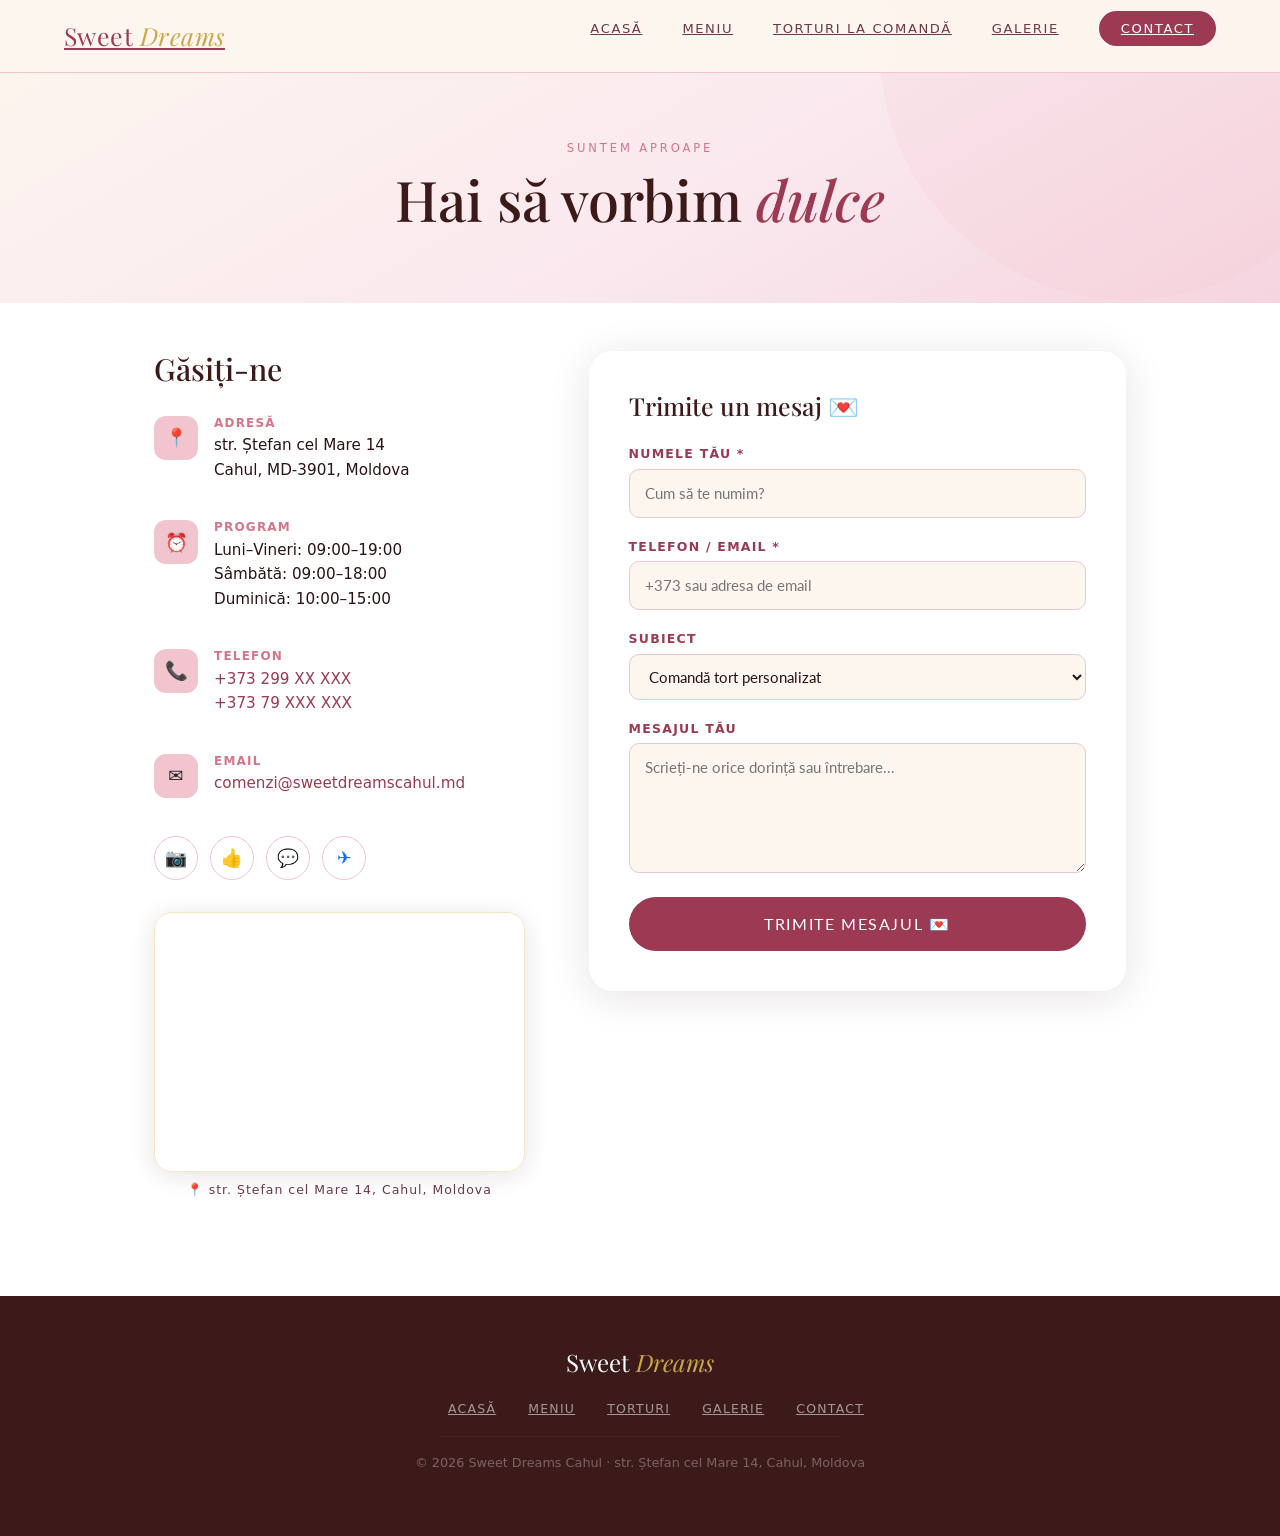
==== commit 976f9e65: "Update contact.html" ====
--- a/pages/contact.html
+++ b/pages/contact.html
@@ -9,6 +9,7 @@
   <link rel="preconnect" href="https://fonts.googleapis.com" />
   <link rel="preconnect" href="https://fonts.gstatic.com" crossorigin />
   <link href="https://fonts.googleapis.com/css2?family=Playfair+Display:ital,wght@0,400;0,700;1,400&family=Cormorant+Garamond:wght@300;400;500&family=Lato:wght@300;400;700&display=swap" rel="stylesheet" />
+  <link rel="stylesheet" href="https://cdn.jsdelivr.net/npm/bootstrap@5.3.3/dist/css/bootstrap.min.css" />
 
   <style>
     .contact-wrapper {
@@ -339,6 +340,7 @@
     <p class="footer-copy">© 2026 Sweet Dreams Cahul · str. Ștefan cel Mare 14, Cahul, Moldova</p>
   </footer>
 
+  <script src="https://cdn.jsdelivr.net/npm/bootstrap@5.3.3/dist/js/bootstrap.bundle.min.js"></script>
   <script src="../js/script.js"></script>
   <script>
     function submitContact(e) {
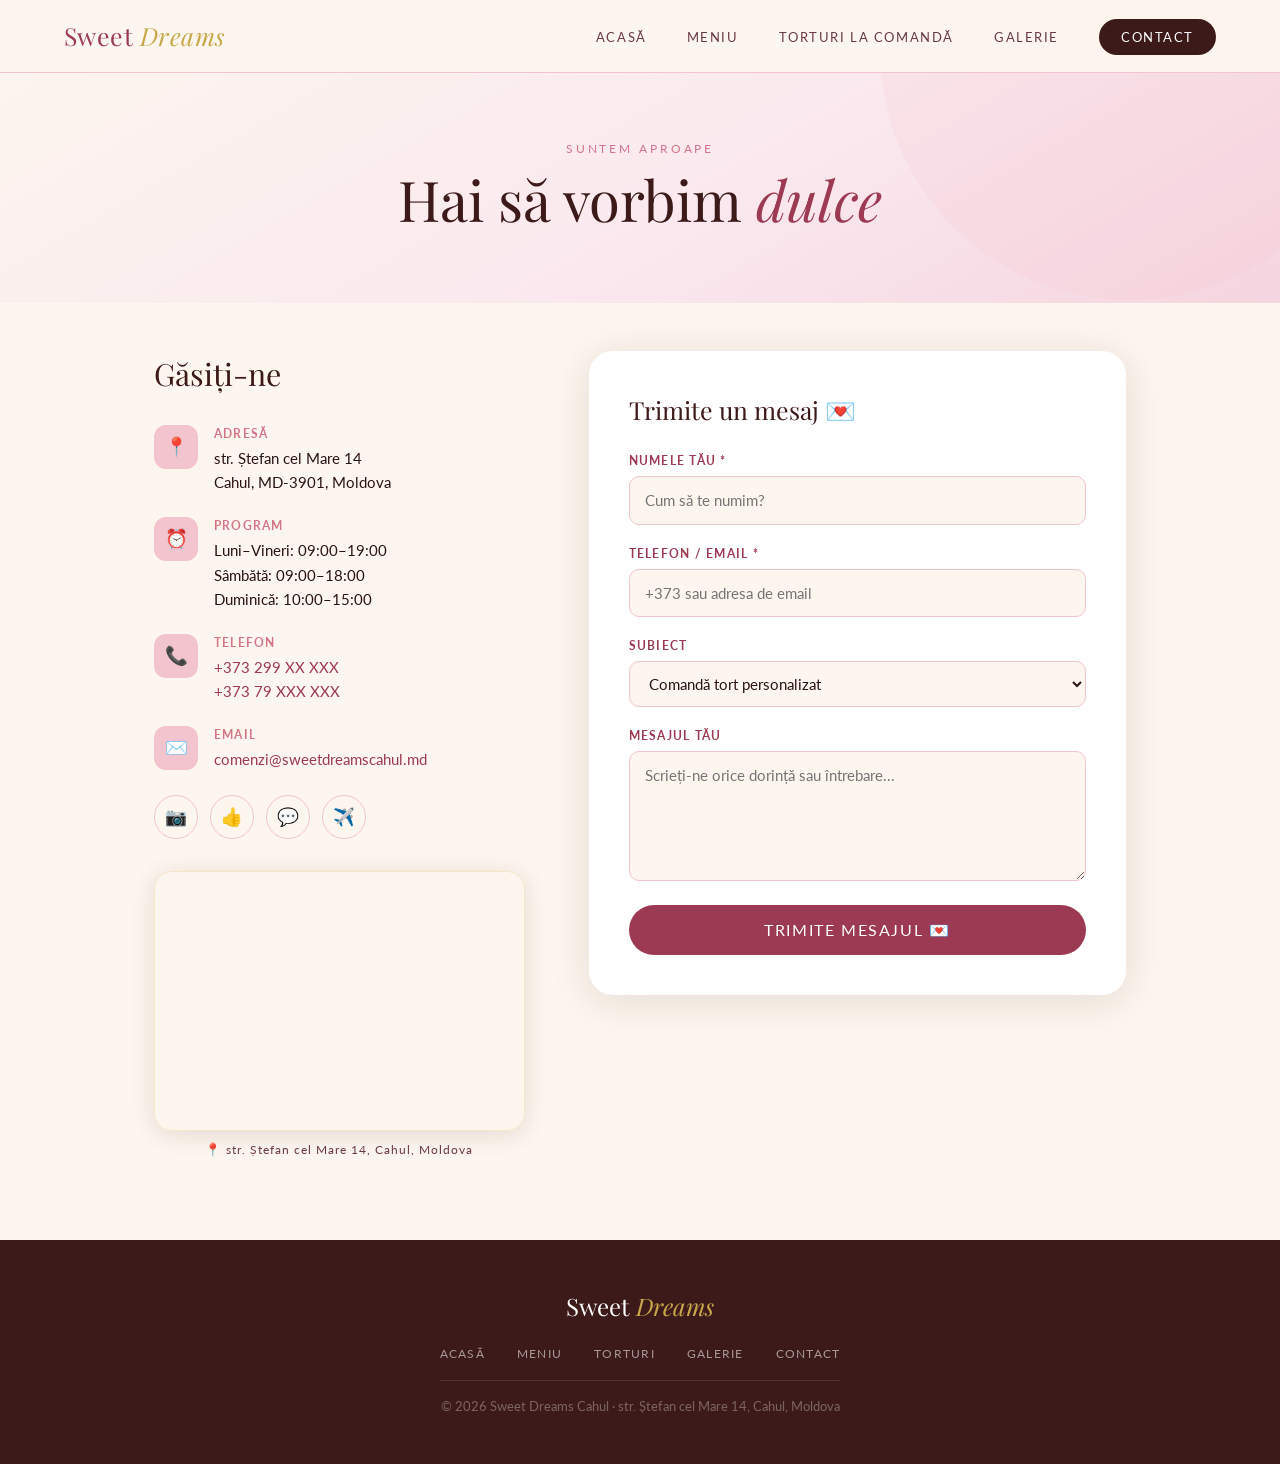
==== commit aae95778: "Update contact.html" ====
--- a/pages/contact.html
+++ b/pages/contact.html
@@ -5,11 +5,12 @@
   <meta name="viewport" content="width=device-width, initial-scale=1.0" />
   <meta name="description" content="Contactați cofetăria Sweet Dreams Cahul — adresă, program, telefon, formular de mesaj." />
   <title>Sweet Dreams Cahul — Contact</title>
+  <link rel="stylesheet" href="https://cdn.jsdelivr.net/npm/bootstrap@5.3.8/dist/css/bootstrap.min.css" />
+  <!-- Stiluri proprii — vin DUPĂ Bootstrap și suprascriu tot -->
   <link rel="stylesheet" href="../css/style.css" />
   <link rel="preconnect" href="https://fonts.googleapis.com" />
   <link rel="preconnect" href="https://fonts.gstatic.com" crossorigin />
   <link href="https://fonts.googleapis.com/css2?family=Playfair+Display:ital,wght@0,400;0,700;1,400&family=Cormorant+Garamond:wght@300;400;500&family=Lato:wght@300;400;700&display=swap" rel="stylesheet" />
-  <link rel="stylesheet" href="https://cdn.jsdelivr.net/npm/bootstrap@5.3.3/dist/css/bootstrap.min.css" />
 
   <style>
     .contact-wrapper {
@@ -340,7 +341,7 @@
     <p class="footer-copy">© 2026 Sweet Dreams Cahul · str. Ștefan cel Mare 14, Cahul, Moldova</p>
   </footer>
 
-  <script src="https://cdn.jsdelivr.net/npm/bootstrap@5.3.3/dist/js/bootstrap.bundle.min.js"></script>
+  <script src="https://cdn.jsdelivr.net/npm/bootstrap@5.3.8/dist/js/bootstrap.bundle.min.js"></script>
   <script src="../js/script.js"></script>
   <script>
     function submitContact(e) {
--- a/css/style.css
+++ b/css/style.css
@@ -5,7 +5,83 @@
 
 @import url('https://fonts.googleapis.com/css2?family=Playfair+Display:ital,wght@0,400;0,700;1,400&family=Cormorant+Garamond:wght@300;400;500&family=Lato:wght@300;400;700&display=swap');
 
-/* ── Variabile CSS ── */
+/* ================================================
+   RESET BOOTSTRAP — anulează modificările Bootstrap
+   care ar putea schimba aspectul site-ului
+   ================================================ */
+*, *::before, *::after {
+  box-sizing: border-box !important;
+  margin: 0;
+  padding: 0;
+}
+
+/* Bootstrap schimbă font-size pe <html> — îl resetăm */
+html {
+  font-size: 16px !important;
+  scroll-behavior: smooth;
+}
+
+/* Bootstrap adaugă margin-bottom pe headings, p, ul — le resetăm */
+h1, h2, h3, h4, h5, h6 {
+  margin-top: 0 !important;
+  margin-bottom: 0 !important;
+  font-weight: inherit !important;
+  line-height: inherit !important;
+  font-size: inherit !important;
+}
+
+p {
+  margin-top: 0 !important;
+  margin-bottom: 0 !important;
+}
+
+ul, ol {
+  margin-top: 0 !important;
+  margin-bottom: 0 !important;
+  padding-left: 0 !important;
+  list-style: none !important;
+}
+
+/* Bootstrap schimbă culoarea și text-decoration pe <a> */
+a {
+  color: inherit !important;
+  text-decoration: none !important;
+}
+
+/* Bootstrap pune border pe img */
+img {
+  max-width: 100%;
+  display: block;
+  border-style: none;
+  vertical-align: middle;
+}
+
+/* Bootstrap schimbă font pe button/input/select/textarea */
+button, input, select, textarea {
+  font-family: inherit !important;
+  font-size: inherit !important;
+  line-height: inherit !important;
+  margin: 0;
+}
+
+button {
+  cursor: pointer;
+  background: transparent;
+  border: none;
+  padding: 0;
+}
+
+/* Bootstrap adaugă border-bottom pe <hr> */
+hr {
+  margin: 0 !important;
+  color: inherit !important;
+  border: none !important;
+  opacity: 1 !important;
+}
+
+/* ================================================
+   VARIABILE CSS
+   ================================================ */
 :root {
   --cream:      #FDF6EE;
   --blush:      #F2C4CE;
@@ -20,36 +96,15 @@
   --shadow:     rgba(61,26,26,0.12);
 }
 
-/* ── Reset ── */
-*, *::before, *::after {
-  margin: 0;
-  padding: 0;
-  box-sizing: border-box;
-}
-
-html {
-  scroll-behavior: smooth;
-}
-
+/* ================================================
+   BASE
+   ================================================ */
 body {
-  font-family: 'Lato', sans-serif;
-  background-color: var(--cream);
-  color: var(--text-dark);
+  font-family: 'Lato', sans-serif !important;
+  background-color: var(--cream) !important;
+  color: var(--text-dark) !important;
   overflow-x: hidden;
-}
-
-img {
-  max-width: 100%;
-  display: block;
-}
-
-a {
-  text-decoration: none;
-  color: inherit;
-}
-
-ul {
-  list-style: none;
+  line-height: 1.5 !important;
 }
 
 /* ================================================
@@ -59,23 +114,16 @@
   from { opacity: 0; transform: translateY(30px); }
   to   { opacity: 1; transform: translateY(0); }
 }
-
 @keyframes fadeIn {
   from { opacity: 0; }
   to   { opacity: 1; }
 }
-
 @keyframes floatAround {
   0%, 100% { transform: translateY(0) rotate(0deg); }
   50%       { transform: translateY(-18px) rotate(5deg); }
 }
 
-@keyframes scaleIn {
-  from { opacity: 0; transform: scale(0.92); }
-  to   { opacity: 1; transform: scale(1); }
-}
-
-/* ── Reveal on scroll ── */
+/* Reveal on scroll */
 .reveal {
   opacity: 0;
   transform: translateY(28px);
@@ -94,51 +142,59 @@
   top: 0; left: 0;
   width: 100%;
   z-index: 1000;
-  background-color: rgba(253, 246, 238, 0.96);
+  background-color: rgba(253, 246, 238, 0.96) !important;
   backdrop-filter: blur(10px);
-  border-bottom: 1px solid var(--blush);
+  border-bottom: 1px solid var(--blush) !important;
   transition: box-shadow 0.3s;
 }
 
 header.scrolled {
-  box-shadow: 0 2px 24px var(--shadow);
+  box-shadow: 0 2px 24px var(--shadow) !important;
 }
 
 nav {
-  display: flex;
-  align-items: center;
-  justify-content: space-between;
-  padding: 0 5%;
-  height: 72px;
+  display: flex !important;
+  align-items: center !important;
+  justify-content: space-between !important;
+  padding: 0 5% !important;
+  height: 72px !important;
+  background: transparent !important;
+  border: none !important;
 }
 
 .nav-logo {
-  font-family: 'Playfair Display', serif;
-  font-size: 1.55rem;
-  color: var(--deep-rose);
+  font-family: 'Playfair Display', serif !important;
+  font-size: 1.55rem !important;
+  color: var(--deep-rose) !important;
   letter-spacing: 0.02em;
   transition: opacity 0.2s;
+  text-decoration: none !important;
 }
 .nav-logo:hover { opacity: 0.8; }
-
-.nav-logo span {
-  color: var(--gold);
-  font-style: italic;
-}
+.nav-logo span  { color: var(--gold) !important; font-style: italic; }
 
 .nav-links {
-  display: flex;
-  gap: 2.5rem;
+  display: flex !important;
+  gap: 2.5rem !important;
+  list-style: none !important;
+  margin: 0 !important;
+  padding: 0 !important;
 }
 
 .nav-links a {
-  font-size: 0.82rem;
+  font-size: 0.82rem !important;
   letter-spacing: 0.12em;
   text-transform: uppercase;
-  color: var(--text-mid);
+  color: var(--text-mid) !important;
   position: relative;
-  padding-bottom: 4px;
+  padding-bottom: 4px !important;
+  padding-top: 0 !important;
+  padding-left: 0 !important;
+  padding-right: 0 !important;
   transition: color 0.3s;
+  text-decoration: none !important;
+  background: none !important;
+  border: none !important;
 }
 
 .nav-links a::after {
@@ -154,7 +210,7 @@
 
 .nav-links a:hover,
 .nav-links a.activ {
-  color: var(--deep-rose);
+  color: var(--deep-rose) !important;
 }
 
 .nav-links a:hover::after,
@@ -163,38 +219,39 @@
 }
 
 .nav-links a.btn-nav {
-  background-color: var(--deep-rose);
+  background-color: var(--deep-rose) !important;
   color: var(--white) !important;
-  padding: 10px 22px;
-  border-radius: 30px;
-  transition: background-color 0.3s, transform 0.2s;
-}
-
-.nav-links a.btn-nav::after { display: none; }
-
+  padding: 10px 22px !important;
+  border-radius: 30px !important;
+  transition: background-color 0.3s, transform 0.2s !important;
+}
+.nav-links a.btn-nav::after { display: none !important; }
 .nav-links a.btn-nav:hover {
-  background-color: var(--chocolate);
+  background-color: var(--chocolate) !important;
   transform: translateY(-1px);
 }
-
-/* ── Hamburger ── */
+.nav-links a.btn-nav.activ {
+  background-color: var(--chocolate) !important;
+  color: var(--white) !important;
+}
+
+/* Hamburger */
 .hamburger {
   display: none;
   flex-direction: column;
   gap: 5px;
   cursor: pointer;
   padding: 4px;
-}
-
+  background: none !important;
+  border: none !important;
+}
 .hamburger span {
   display: block;
-  width: 24px;
-  height: 2px;
+  width: 24px; height: 2px;
   background: var(--deep-rose);
   border-radius: 2px;
   transition: all 0.3s;
 }
-
 .hamburger.open span:nth-child(1) { transform: translateY(7px) rotate(45deg); }
 .hamburger.open span:nth-child(2) { opacity: 0; }
 .hamburger.open span:nth-child(3) { transform: translateY(-7px) rotate(-45deg); }
@@ -203,44 +260,48 @@
    BUTOANE
    ================================================ */
 .btn-primary {
-  display: inline-block;
-  background-color: var(--deep-rose);
-  color: var(--white);
-  padding: 14px 36px;
-  border-radius: 40px;
-  font-size: 0.85rem;
+  display: inline-block !important;
+  background-color: var(--deep-rose) !important;
+  color: var(--white) !important;
+  padding: 14px 36px !important;
+  border-radius: 40px !important;
+  font-size: 0.85rem !important;
   letter-spacing: 0.1em;
   text-transform: uppercase;
-  border: none;
+  border: none !important;
   cursor: pointer;
-  font-family: 'Lato', sans-serif;
-  transition: background-color 0.3s, transform 0.25s, box-shadow 0.3s;
-}
-
+  font-family: 'Lato', sans-serif !important;
+  transition: background-color 0.3s, transform 0.25s, box-shadow 0.3s !important;
+  text-decoration: none !important;
+  line-height: normal !important;
+  box-shadow: none !important;
+}
 .btn-primary:hover {
-  background-color: var(--chocolate);
-  transform: translateY(-2px);
-  box-shadow: 0 8px 24px rgba(155,58,82,0.35);
+  background-color: var(--chocolate) !important;
+  transform: translateY(-2px) !important;
+  box-shadow: 0 8px 24px rgba(155,58,82,0.35) !important;
+  color: var(--white) !important;
 }
 
 .btn-outline {
-  display: inline-block;
-  background-color: transparent;
-  color: var(--deep-rose);
-  padding: 13px 36px;
-  border-radius: 40px;
-  font-size: 0.85rem;
+  display: inline-block !important;
+  background-color: transparent !important;
+  color: var(--deep-rose) !important;
+  padding: 13px 36px !important;
+  border-radius: 40px !important;
+  font-size: 0.85rem !important;
   letter-spacing: 0.1em;
   text-transform: uppercase;
-  border: 1.5px solid var(--rose);
+  border: 1.5px solid var(--rose) !important;
   cursor: pointer;
-  font-family: 'Lato', sans-serif;
-  transition: background-color 0.3s, transform 0.25s;
-}
-
+  font-family: 'Lato', sans-serif !important;
+  transition: background-color 0.3s, transform 0.25s !important;
+  text-decoration: none !important;
+}
 .btn-outline:hover {
-  background-color: var(--blush);
+  background-color: var(--blush) !important;
   transform: translateY(-2px);
+  color: var(--deep-rose) !important;
 }
 
 /* ================================================
@@ -252,38 +313,38 @@
   letter-spacing: 0.25em;
   text-transform: uppercase;
   color: var(--rose);
-  margin-bottom: 0.6rem;
+  margin-bottom: 0.6rem !important;
 }
 
 .section-title {
-  font-family: 'Playfair Display', serif;
-  font-size: clamp(2rem, 4vw, 3rem);
-  color: var(--chocolate);
-  line-height: 1.15;
-  margin-bottom: 0.75rem;
-}
-
+  font-family: 'Playfair Display', serif !important;
+  font-size: clamp(2rem, 4vw, 3rem) !important;
+  color: var(--chocolate) !important;
+  line-height: 1.15 !important;
+  margin-bottom: 0.75rem !important;
+  font-weight: 400 !important;
+}
 .section-title em {
   font-style: italic;
   color: var(--deep-rose);
 }
 
 .section-subtitle {
-  font-family: 'Cormorant Garamond', serif;
-  color: var(--text-mid);
-  font-size: 1.15rem;
+  font-family: 'Cormorant Garamond', serif !important;
+  color: var(--text-mid) !important;
+  font-size: 1.15rem !important;
   max-width: 520px;
-  margin: 0 auto;
-  line-height: 1.6;
+  margin: 0 auto !important;
+  line-height: 1.6 !important;
 }
 
 .section-header {
   text-align: center;
-  margin-bottom: 3rem;
-}
-
-/* ================================================
-   HERO (index.html)
+  margin-bottom: 3rem !important;
+}
+
+/* ================================================
+   HERO
    ================================================ */
 .hero {
   min-height: 100vh;
@@ -292,14 +353,11 @@
   justify-content: center;
   text-align: center;
   padding: 100px 5% 60px;
-  background: linear-gradient(160deg, #FDF6EE 0%, #FAE8EE 55%, #F5D5DF 100%);
+  background: linear-gradient(160deg, #FDF6EE 0%, #FAE8EE 55%, #F5D5DF 100%) !important;
   position: relative;
   overflow: hidden;
 }
-
-/* Cercuri decorative fundal */
-.hero::before,
-.hero::after {
+.hero::before, .hero::after {
   content: '';
   position: absolute;
   border-radius: 50%;
@@ -307,39 +365,27 @@
   opacity: 0.22;
   pointer-events: none;
 }
-.hero::before {
-  width: 600px; height: 600px;
-  top: -150px; right: -100px;
-}
-.hero::after {
-  width: 380px; height: 380px;
-  bottom: -120px; left: -80px;
-}
-
-/* Elemente plutitoare */
+.hero::before { width: 600px; height: 600px; top: -150px; right: -100px; }
+.hero::after  { width: 380px; height: 380px; bottom: -120px; left: -80px; }
+
 .floating-items {
-  position: absolute;
-  inset: 0;
-  pointer-events: none;
-  z-index: 1;
-}
-
+  position: absolute; inset: 0;
+  pointer-events: none; z-index: 1;
+}
 .float-item {
   position: absolute;
   font-size: 2.4rem;
   opacity: 0.45;
   animation: floatAround 6s ease-in-out infinite;
 }
-
-.fi1 { top: 14%; left: 7%;    animation-delay: 0s;   font-size: 2.6rem; }
-.fi2 { top: 22%; right: 6%;   animation-delay: 1s;   font-size: 2rem; }
-.fi3 { bottom: 22%; left: 14%;animation-delay: 2s;   font-size: 1.9rem; }
-.fi4 { bottom: 28%; right: 9%;animation-delay: 3s;   font-size: 2.5rem; }
-.fi5 { top: 58%; left: 3%;    animation-delay: 1.5s; font-size: 1.6rem; }
+.fi1 { top: 14%; left: 7%;     animation-delay: 0s;   font-size: 2.6rem; }
+.fi2 { top: 22%; right: 6%;    animation-delay: 1s;   font-size: 2rem; }
+.fi3 { bottom: 22%; left: 14%; animation-delay: 2s;   font-size: 1.9rem; }
+.fi4 { bottom: 28%; right: 9%; animation-delay: 3s;   font-size: 2.5rem; }
+.fi5 { top: 58%; left: 3%;     animation-delay: 1.5s; font-size: 1.6rem; }
 
 .hero-content {
-  position: relative;
-  z-index: 2;
+  position: relative; z-index: 2;
   max-width: 780px;
   animation: fadeUp 1s ease both;
 }
@@ -353,28 +399,25 @@
   text-transform: uppercase;
   padding: 6px 20px;
   border-radius: 30px;
-  margin-bottom: 1.5rem;
+  margin-bottom: 1.5rem !important;
   animation: fadeIn 1s ease 0.3s both;
 }
 
 .hero h1 {
-  font-family: 'Playfair Display', serif;
-  font-size: clamp(3rem, 7vw, 5.5rem);
-  color: var(--chocolate);
-  line-height: 1.1;
-  margin-bottom: 1rem;
-}
-
-.hero h1 em {
-  font-style: italic;
-  color: var(--deep-rose);
-}
+  font-family: 'Playfair Display', serif !important;
+  font-size: clamp(3rem, 7vw, 5.5rem) !important;
+  color: var(--chocolate) !important;
+  line-height: 1.1 !important;
+  margin-bottom: 1rem !important;
+  font-weight: 400 !important;
+}
+.hero h1 em { font-style: italic; color: var(--deep-rose); }
 
 .hero-sub {
-  font-family: 'Cormorant Garamond', serif;
-  font-size: 1.3rem;
-  color: var(--text-mid);
-  margin-bottom: 2.5rem;
+  font-family: 'Cormorant Garamond', serif !important;
+  font-size: 1.3rem !important;
+  color: var(--text-mid) !important;
+  margin-bottom: 2.5rem !important;
   font-weight: 300;
   animation: fadeUp 1s ease 0.4s both;
 }
@@ -391,20 +434,18 @@
   display: flex;
   gap: 3rem;
   justify-content: center;
-  margin-top: 3rem;
+  margin-top: 3rem !important;
   padding-top: 2rem;
   border-top: 1px solid rgba(212,117,138,0.28);
   flex-wrap: wrap;
   animation: fadeUp 1s ease 0.8s both;
 }
-
 .stat-num {
-  font-family: 'Playfair Display', serif;
-  font-size: 2rem;
+  font-family: 'Playfair Display', serif !important;
+  font-size: 2rem !important;
   color: var(--deep-rose);
   display: block;
 }
-
 .stat-label {
   font-size: 0.75rem;
   letter-spacing: 0.14em;
@@ -413,21 +454,19 @@
 }
 
 /* ================================================
-   AVANTAJE (index.html)
+   FEATURES
    ================================================ */
 .features {
   padding: 5rem 5%;
   background-color: var(--white);
 }
-
 .features-grid {
   display: grid;
   grid-template-columns: repeat(auto-fit, minmax(220px, 1fr));
   gap: 2rem;
   max-width: 1100px;
-  margin: 0 auto;
-}
-
+  margin: 0 auto !important;
+}
 .feature-card {
   text-align: center;
   padding: 2.5rem 1.5rem;
@@ -436,52 +475,37 @@
   background-color: var(--cream);
   transition: transform 0.3s, box-shadow 0.3s, border-color 0.3s;
 }
-
 .feature-card:hover {
   transform: translateY(-8px);
   box-shadow: 0 16px 40px var(--shadow);
   border-color: var(--blush);
 }
-
-.feature-icon {
-  font-size: 2.6rem;
-  margin-bottom: 1rem;
-}
-
+.feature-icon { font-size: 2.6rem; margin-bottom: 1rem !important; }
 .feature-card h3 {
-  font-family: 'Playfair Display', serif;
-  font-size: 1.15rem;
-  color: var(--chocolate);
-  margin-bottom: 0.5rem;
-}
-
-.feature-card p {
-  font-size: 0.9rem;
-  color: var(--text-mid);
-  line-height: 1.6;
-}
-
-/* ================================================
-   PRODUSE VEDETE (index.html)
+  font-family: 'Playfair Display', serif !important;
+  font-size: 1.15rem !important;
+  color: var(--chocolate) !important;
+  margin-bottom: 0.5rem !important;
+  font-weight: 400 !important;
+}
+.feature-card p { font-size: 0.9rem; color: var(--text-mid); line-height: 1.6; }
+
+/* ================================================
+   PRODUSE
    ================================================ */
 .products {
   padding: 5rem 5%;
   background-color: var(--cream);
 }
-
 .products-grid {
   display: grid;
   grid-template-columns: repeat(auto-fit, minmax(270px, 1fr));
   gap: 2rem;
   max-width: 1100px;
-  margin: 0 auto 2.5rem;
-}
-
-.products-cta {
-  text-align: center;
-}
-
-/* ── Card universal (produs) ── */
+  margin: 0 auto 2.5rem !important;
+}
+.products-cta { text-align: center; }
+
 .product-card {
   background-color: var(--white);
   border-radius: 20px;
@@ -489,12 +513,10 @@
   box-shadow: 0 2px 14px var(--shadow);
   transition: transform 0.35s, box-shadow 0.35s;
 }
-
 .product-card:hover {
   transform: translateY(-8px);
   box-shadow: 0 20px 48px var(--shadow);
 }
-
 .product-img {
   height: 190px;
   display: flex;
@@ -502,6 +524,18 @@
   justify-content: center;
   font-size: 5rem;
   position: relative;
+  overflow: hidden;
+}
+.product-img img {
+  width: 100%; height: 100%;
+  object-fit: cover; display: block;
+  transition: transform 0.45s ease;
+}
+.product-card:hover .product-img img { transform: scale(1.07); }
+.product-img .img-fallback {
+  width: 100%; height: 100%;
+  display: flex; align-items: center; justify-content: center;
+  font-size: 5rem;
 }
 
 .bg-blush { background: linear-gradient(135deg, #FAE8EE, #F2C4CE); }
@@ -510,916 +544,618 @@
 .bg-pink  { background: linear-gradient(135deg, #FDE8F0, #F2C4CE); }
 
 .product-badge {
-  position: absolute;
-  top: 12px; right: 12px;
-  background: var(--deep-rose);
-  color: var(--white);
-  font-size: 0.65rem;
-  letter-spacing: 0.12em;
-  text-transform: uppercase;
-  padding: 4px 10px;
+  position: absolute; top: 12px; right: 12px;
+  background: var(--deep-rose); color: var(--white);
+  font-size: 0.65rem; letter-spacing: 0.12em;
+  text-transform: uppercase; padding: 4px 10px;
   border-radius: 20px;
 }
-
-.product-body {
-  padding: 1.2rem 1.5rem 1.5rem;
-}
-
+.product-body { padding: 1.2rem 1.5rem 1.5rem; }
 .product-body h3 {
-  font-family: 'Playfair Display', serif;
-  font-size: 1.2rem;
-  color: var(--chocolate);
-  margin-bottom: 0.4rem;
-}
-
+  font-family: 'Playfair Display', serif !important;
+  font-size: 1.2rem !important; color: var(--chocolate) !important;
+  margin-bottom: 0.4rem !important; font-weight: 400 !important;
+}
 .product-body p {
-  font-size: 0.875rem;
-  color: var(--text-mid);
-  line-height: 1.6;
-  margin-bottom: 1rem;
-}
-
+  font-size: 0.875rem; color: var(--text-mid);
+  line-height: 1.6; margin-bottom: 1rem !important;
+}
 .product-footer {
-  display: flex;
-  align-items: center;
-  justify-content: space-between;
-}
-
+  display: flex; align-items: center; justify-content: space-between;
+}
 .price {
-  font-family: 'Playfair Display', serif;
-  font-size: 1.3rem;
-  color: var(--deep-rose);
-}
-
+  font-family: 'Playfair Display', serif !important;
+  font-size: 1.3rem !important; color: var(--deep-rose);
+}
 .add-btn {
-  background-color: var(--blush);
-  color: var(--deep-rose);
-  border: none;
-  padding: 8px 18px;
-  border-radius: 20px;
-  font-size: 0.8rem;
-  cursor: pointer;
-  font-family: 'Lato', sans-serif;
-  transition: background-color 0.25s, color 0.25s, transform 0.2s;
-}
-
+  background-color: var(--blush) !important;
+  color: var(--deep-rose) !important;
+  border: none !important; padding: 8px 18px !important;
+  border-radius: 20px !important; font-size: 0.8rem !important;
+  cursor: pointer; font-family: 'Lato', sans-serif !important;
+  transition: background-color 0.25s, color 0.25s, transform 0.2s !important;
+  text-decoration: none !important; display: inline-block;
+}
 .add-btn:hover {
-  background-color: var(--deep-rose);
-  color: var(--white);
+  background-color: var(--deep-rose) !important;
+  color: var(--white) !important;
   transform: scale(1.04);
 }
 
 /* ================================================
-   TESTIMONIALE (index.html)
-   ================================================ */
-.reviews {
-  padding: 5rem 5%;
-  background-color: var(--white);
-}
-
+   TESTIMONIALE
+   ================================================ */
+.reviews { padding: 5rem 5%; background-color: var(--white); }
 .reviews-grid {
   display: grid;
   grid-template-columns: repeat(auto-fit, minmax(265px, 1fr));
-  gap: 1.5rem;
-  max-width: 1050px;
-  margin: 0 auto;
-}
-
+  gap: 1.5rem; max-width: 1050px; margin: 0 auto !important;
+}
 .review-card {
-  background-color: var(--cream);
-  padding: 1.75rem;
-  border-radius: 18px;
-  border: 1px solid var(--light-gold);
+  background-color: var(--cream); padding: 1.75rem;
+  border-radius: 18px; border: 1px solid var(--light-gold);
   transition: transform 0.3s, box-shadow 0.3s;
 }
-
-.review-card:hover {
-  transform: translateY(-5px);
-  box-shadow: 0 12px 32px var(--shadow);
-}
-
+.review-card:hover { transform: translateY(-5px); box-shadow: 0 12px 32px var(--shadow); }
 .review-stars {
-  color: var(--gold);
-  font-size: 1rem;
-  margin-bottom: 0.75rem;
-  letter-spacing: 2px;
-}
-
+  color: var(--gold); font-size: 1rem;
+  margin-bottom: 0.75rem !important; letter-spacing: 2px;
+}
 .review-card p {
-  font-family: 'Cormorant Garamond', serif;
-  font-style: italic;
-  font-size: 1.1rem;
-  color: var(--text-dark);
-  line-height: 1.6;
-  margin-bottom: 1rem;
-}
-
-.review-name {
-  font-size: 0.85rem;
-  font-weight: 700;
-  color: var(--deep-rose);
-}
-
-/* ================================================
-   PAGE HERO (antet interior pages)
+  font-family: 'Cormorant Garamond', serif !important;
+  font-style: italic; font-size: 1.1rem !important;
+  color: var(--text-dark) !important;
+  line-height: 1.6; margin-bottom: 1rem !important;
+}
+.review-name { font-size: 0.85rem; font-weight: 700; color: var(--deep-rose); }
+
+/* ================================================
+   PAGE HERO (pagini interioare)
    ================================================ */
 .page-hero {
   padding: 140px 5% 60px;
   text-align: center;
-  background: linear-gradient(150deg, #FDF6EE 0%, #FAE8EE 60%, #F5D5DF 100%);
-  position: relative;
-  overflow: hidden;
-}
-
+  background: linear-gradient(150deg, #FDF6EE 0%, #FAE8EE 60%, #F5D5DF 100%) !important;
+  position: relative; overflow: hidden;
+}
 .page-hero::before {
-  content: '';
-  position: absolute;
-  width: 500px; height: 500px;
-  border-radius: 50%;
-  background: var(--blush);
-  opacity: 0.18;
-  top: -200px; right: -100px;
-  pointer-events: none;
-}
-
-.page-hero .section-tag { margin-bottom: 0.6rem; }
-.page-hero .section-title { font-size: clamp(2.2rem, 5vw, 3.5rem); }
+  content: ''; position: absolute;
+  width: 500px; height: 500px; border-radius: 50%;
+  background: var(--blush); opacity: 0.18;
+  top: -200px; right: -100px; pointer-events: none;
+}
+.page-hero .section-title { font-size: clamp(2.2rem, 5vw, 3.5rem) !important; }
 
 /* ================================================
    MENIU PAGE
    ================================================ */
-.menu-filters {
-  display: flex;
-  gap: 0.75rem;
-  justify-content: center;
-  flex-wrap: wrap;
-  padding: 2.5rem 5% 1rem;
-  background-color: var(--cream);
-}
-
-.filter-btn {
-  padding: 10px 24px;
-  border-radius: 30px;
-  font-size: 0.8rem;
-  letter-spacing: 0.1em;
-  text-transform: uppercase;
-  border: 1.5px solid var(--blush);
-  background-color: transparent;
-  color: var(--text-mid);
-  cursor: pointer;
-  font-family: 'Lato', sans-serif;
-  transition: all 0.25s;
-}
-
-.filter-btn.activ,
-.filter-btn:hover {
-  background-color: var(--deep-rose);
-  color: var(--white);
-  border-color: var(--deep-rose);
-}
-
-.menu-section {
-  padding: 2.5rem 5% 5rem;
-  background-color: var(--cream);
-}
-
-.cat-label {
-  font-size: 0.78rem;
-  font-weight: 700;
-  color: var(--deep-rose);
-  letter-spacing: 0.14em;
-  text-transform: uppercase;
-  border-left: 3px solid var(--rose);
-  padding-left: 10px;
-  margin-bottom: 1.5rem;
-}
-
+.menu-categories {
+  display: flex; gap: 1rem; justify-content: center;
+  flex-wrap: wrap; padding: 2rem 5% 2.5rem;
+  background: var(--cream);
+}
+.cat-btn {
+  padding: 10px 24px !important; border-radius: 30px !important;
+  font-size: 0.8rem !important; letter-spacing: 0.1em;
+  text-transform: uppercase; border: 1.5px solid var(--blush) !important;
+  background: transparent !important; color: var(--text-mid) !important;
+  cursor: pointer; font-family: 'Lato', sans-serif !important;
+  transition: all 0.25s; line-height: normal !important;
+}
+.cat-btn.active, .cat-btn:hover {
+  background: var(--deep-rose) !important;
+  color: var(--white) !important;
+  border-color: var(--deep-rose) !important;
+}
+.menu-page { padding: 0 5% 5rem; background: var(--cream); }
 .menu-grid {
   display: grid;
   grid-template-columns: repeat(auto-fill, minmax(265px, 1fr));
-  gap: 1.75rem;
-  max-width: 1200px;
-  margin: 0 auto 3rem;
-}
-
-/* ── Menu card hidden (filtru) ── */
-.menu-card.hidden {
-  display: none;
-}
+  gap: 1.75rem; max-width: 1200px; margin: 0 auto 3rem !important;
+}
+.menu-card {
+  background: var(--white); border-radius: 20px;
+  overflow: hidden; transition: all 0.35s;
+  box-shadow: 0 2px 12px var(--shadow);
+}
+.menu-card:hover { transform: translateY(-8px); box-shadow: 0 16px 40px var(--shadow); }
+.menu-card-img {
+  height: 200px; display: flex; align-items: center;
+  justify-content: center; font-size: 5rem;
+  position: relative; overflow: hidden;
+}
+.menu-card-img img {
+  width: 100%; height: 100%; object-fit: cover;
+  display: block; transition: transform 0.45s ease;
+}
+.menu-card:hover .menu-card-img img { transform: scale(1.07); }
+.menu-card-img .img-fallback {
+  position: absolute; inset: 0;
+  display: flex; align-items: center; justify-content: center; font-size: 5rem;
+}
+
+.mc-blush { background: linear-gradient(135deg, #FAE8EE, #F5D5DF); }
+.mc-cream { background: linear-gradient(135deg, #FDF6EE, #F5E6C8); }
+.mc-brown { background: linear-gradient(135deg, #F0E0D6, #DFB9A0); }
+.mc-pink  { background: linear-gradient(135deg, #FDE8F0, #F2C4CE); }
+
+.menu-card-badge {
+  position: absolute; top: 12px; right: 12px;
+  background: var(--deep-rose); color: var(--white);
+  font-size: 0.65rem; letter-spacing: 0.15em;
+  text-transform: uppercase; padding: 4px 10px; border-radius: 20px;
+}
+.menu-card-body { padding: 1.25rem 1.5rem 1.5rem; }
+.menu-card-body h3 {
+  font-family: 'Playfair Display', serif !important;
+  font-size: 1.2rem !important; color: var(--chocolate) !important;
+  margin-bottom: 0.4rem !important; font-weight: 400 !important;
+}
+.menu-card-body p {
+  font-size: 0.875rem; color: var(--text-mid);
+  line-height: 1.55; margin-bottom: 1rem !important;
+}
+.menu-card-footer { display: flex; align-items: center; justify-content: space-between; }
+.menu-card-footer .price {
+  font-family: 'Playfair Display', serif !important;
+  font-size: 1.3rem !important; color: var(--deep-rose);
+}
+.menu-card-footer .price sup { font-size: 0.75rem; vertical-align: top; margin-top: 4px; }
 
 /* ================================================
    TORTURI PAGE
    ================================================ */
-.order-banner {
+.order-hero {
   background: linear-gradient(135deg, var(--chocolate), var(--deep-rose));
-  padding: 4rem 3rem;
-  text-align: center;
-  margin: 2.5rem 5%;
-  border-radius: 24px;
-  position: relative;
-  overflow: hidden;
-}
-
-.order-banner::before {
-  content: '🎂';
-  position: absolute;
-  font-size: 12rem;
-  opacity: 0.06;
-  right: -10px; bottom: -20px;
-  pointer-events: none;
-}
-
-.order-banner h2 {
-  font-family: 'Playfair Display', serif;
-  font-size: clamp(1.8rem, 4vw, 3rem);
-  color: var(--white);
-  margin-bottom: 0.75rem;
-}
-
-.order-banner p {
-  font-family: 'Cormorant Garamond', serif;
-  color: rgba(255,255,255,0.82);
-  font-size: 1.2rem;
-  max-width: 520px;
-  margin: 0 auto 2rem;
-}
-
-.steps-grid {
+  border-radius: 24px; padding: 4rem 3rem; text-align: center;
+  margin: 2.5rem 5%; position: relative; overflow: hidden;
+}
+.order-hero::before {
+  content: '🎂'; position: absolute;
+  font-size: 12rem; opacity: 0.06;
+  right: -10px; bottom: -20px; pointer-events: none;
+}
+.order-hero h2 {
+  font-family: 'Playfair Display', serif !important;
+  font-size: clamp(1.8rem, 4vw, 3rem) !important;
+  color: var(--white) !important; margin-bottom: 0.75rem !important;
+  font-weight: 400 !important;
+}
+.order-hero p {
+  font-family: 'Cormorant Garamond', serif !important;
+  color: rgba(255,255,255,0.82) !important;
+  font-size: 1.2rem !important; max-width: 520px;
+  margin: 0 auto 2rem !important;
+}
+
+.torturi-steps { padding: 3rem 5% 1rem; }
+.process-steps {
   display: grid;
   grid-template-columns: repeat(auto-fit, minmax(200px, 1fr));
-  gap: 1.5rem;
-  max-width: 1100px;
-  margin: 0 auto 3rem;
-  padding: 0 5%;
-}
-
+  gap: 1.75rem; max-width: 1100px; margin: 0 auto 2rem !important;
+}
 .step-card {
-  background-color: var(--white);
-  border: 1px solid var(--light-gold);
-  border-radius: 16px;
-  padding: 2rem 1.5rem;
-  text-align: center;
+  background: var(--white); border: 1px solid var(--light-gold);
+  border-radius: 16px; padding: 2rem 1.5rem; text-align: center;
   transition: transform 0.3s, box-shadow 0.3s;
 }
-
-.step-card:hover {
-  transform: translateY(-6px);
-  box-shadow: 0 14px 36px var(--shadow);
-}
-
+.step-card:hover { transform: translateY(-6px); box-shadow: 0 14px 36px var(--shadow); }
 .step-num {
-  width: 48px; height: 48px;
-  border-radius: 50%;
-  background-color: var(--deep-rose);
-  color: var(--white);
-  font-family: 'Playfair Display', serif;
-  font-size: 1.2rem;
+  width: 48px; height: 48px; border-radius: 50%;
+  background: var(--deep-rose); color: var(--white);
+  font-family: 'Playfair Display', serif !important;
+  font-size: 1.2rem !important;
   display: flex; align-items: center; justify-content: center;
-  margin: 0 auto 1rem;
-}
-
+  margin: 0 auto 1rem !important;
+}
 .step-card h3 {
-  font-family: 'Playfair Display', serif;
-  font-size: 1.1rem;
-  color: var(--chocolate);
-  margin-bottom: 0.4rem;
-}
-
-.step-card p {
-  font-size: 0.875rem;
-  color: var(--text-mid);
-  line-height: 1.6;
-}
-
-/* ── Formular comandă ── */
-.order-form {
-  max-width: 720px;
-  margin: 0 auto;
-  background-color: var(--white);
-  border-radius: 24px;
-  padding: 3rem;
-  box-shadow: 0 6px 40px var(--shadow);
-}
-
-.order-form h3 {
-  font-family: 'Playfair Display', serif;
-  font-size: 1.8rem;
-  color: var(--chocolate);
-  margin-bottom: 0.4rem;
-}
-
-.form-note {
-  font-size: 0.875rem;
-  color: var(--text-mid);
-  margin-bottom: 2rem;
-}
+  font-family: 'Playfair Display', serif !important;
+  font-size: 1.1rem !important; color: var(--chocolate) !important;
+  margin-bottom: 0.4rem !important; font-weight: 400 !important;
+}
+.step-card p { font-size: 0.875rem; color: var(--text-mid); line-height: 1.6; }
+
+.torturi-form-section { padding: 1rem 5% 5rem; }
+.order-form-container {
+  max-width: 750px; margin: 0 auto !important;
+  background: var(--white); border-radius: 24px;
+  padding: 3rem; box-shadow: 0 4px 32px var(--shadow);
+}
+.order-form-container h3 {
+  font-family: 'Playfair Display', serif !important;
+  font-size: 1.8rem !important; color: var(--chocolate) !important;
+  margin-bottom: 0.5rem !important; font-weight: 400 !important;
+}
+.form-subtitle { color: var(--text-mid); margin-bottom: 2rem !important; font-size: 0.9rem; }
 
 .form-row {
-  display: grid;
-  grid-template-columns: 1fr 1fr;
-  gap: 1.25rem;
-  margin-bottom: 0; /* controlled by form-group */
-}
-
+  display: grid; grid-template-columns: 1fr 1fr;
+  gap: 1.25rem; margin-bottom: 0;
+}
 .form-group {
-  display: flex;
-  flex-direction: column;
-  gap: 5px;
-  margin-bottom: 1.25rem;
-}
-
+  display: flex; flex-direction: column;
+  gap: 5px; margin-bottom: 1.25rem !important;
+}
 .form-group label {
-  font-size: 0.78rem;
-  font-weight: 700;
-  letter-spacing: 0.1em;
-  text-transform: uppercase;
-  color: var(--deep-rose);
-}
-
+  font-size: 0.78rem !important; font-weight: 700 !important;
+  letter-spacing: 0.1em; text-transform: uppercase;
+  color: var(--deep-rose) !important; margin-bottom: 0 !important;
+}
 .form-group input,
 .form-group select,
 .form-group textarea {
-  padding: 12px 15px;
-  border: 1.5px solid var(--blush);
-  border-radius: 10px;
-  font-family: 'Lato', sans-serif;
-  font-size: 0.95rem;
-  color: var(--text-dark);
-  background-color: var(--cream);
-  outline: none;
+  padding: 12px 15px !important;
+  border: 1.5px solid var(--blush) !important;
+  border-radius: 10px !important;
+  font-family: 'Lato', sans-serif !important;
+  font-size: 0.95rem !important; color: var(--text-dark) !important;
+  background: var(--cream) !important; outline: none;
   transition: border-color 0.25s, box-shadow 0.25s;
-}
-
+  box-shadow: none !important; width: 100%;
+}
 .form-group input:focus,
 .form-group select:focus,
 .form-group textarea:focus {
-  border-color: var(--rose);
-  box-shadow: 0 0 0 3px rgba(212,117,138,0.15);
-}
-
-.form-group textarea {
-  resize: vertical;
-  min-height: 100px;
-}
+  border-color: var(--rose) !important;
+  box-shadow: 0 0 0 3px rgba(212,117,138,0.15) !important;
+}
+.form-group textarea { resize: vertical; min-height: 100px; }
+
+/* Flavor chips */
+.flavor-hint {
+  font-size: 0.8rem; color: var(--text-mid);
+  margin-bottom: 0.9rem !important; font-style: italic;
+}
+.flavor-grid {
+  display: grid;
+  grid-template-columns: repeat(auto-fill, minmax(130px, 1fr));
+  gap: 0.75rem; margin-bottom: 1.5rem !important;
+}
+.flavor-chip {
+  padding: 12px 10px; border-radius: 12px;
+  border: 2px solid var(--blush) !important;
+  background: var(--cream) !important; text-align: center;
+  cursor: pointer; transition: all 0.22s ease;
+  font-size: 0.85rem; color: var(--text-mid);
+  font-family: 'Lato', sans-serif !important;
+  user-select: none; position: relative;
+}
+.flavor-chip:hover {
+  border-color: var(--rose) !important;
+  background: #F5C8D4 !important;
+  color: var(--deep-rose);
+  transform: translateY(-3px);
+  box-shadow: 0 6px 16px rgba(155,58,82,0.18);
+}
+.flavor-chip.selected {
+  border-color: var(--deep-rose) !important;
+  background: linear-gradient(135deg, #C45570, #8B2A42) !important;
+  color: #ffffff !important; font-weight: 700;
+  transform: translateY(-3px);
+  box-shadow: 0 6px 20px rgba(155,58,82,0.45);
+}
+.flavor-chip.selected::after {
+  content: '✓'; position: absolute; top: 5px; right: 8px;
+  font-size: 0.7rem; font-weight: 900; color: rgba(255,255,255,0.95);
+}
+.flavor-chip .fc-emoji {
+  font-size: 1.7rem; display: block;
+  margin-bottom: 5px !important; transition: transform 0.22s ease;
+}
+.flavor-chip:hover .fc-emoji,
+.flavor-chip.selected .fc-emoji { transform: scale(1.18); }
 
 .form-submit {
-  width: 100%;
-  padding: 16px;
-  font-size: 1rem;
-  cursor: pointer;
-  border: none;
-  font-family: 'Lato', sans-serif;
-  margin-top: 0.5rem;
-}
-
-/* Mesaje succes */
-.mesaj-succes {
-  display: none;
-  background: #EAF8F0;
-  border: 1px solid #6CD99A;
-  border-radius: 12px;
-  padding: 1rem 1.25rem;
-  color: #1A6840;
-  font-size: 0.9rem;
-  margin-top: 1rem;
-  animation: fadeIn 0.4s ease;
-}
-
-.mesaj-succes.show {
-  display: block;
-}
-
-/* ================================================
-   GALERIE PAGE
-   ================================================ */
+  width: 100% !important; padding: 15px !important;
+  font-size: 1rem !important; border: none !important;
+  cursor: pointer; font-family: 'Lato', sans-serif !important;
+  margin-top: 0.25rem !important;
+}
+.form-submit:disabled { opacity: 0.6; cursor: not-allowed; }
+
+.success-msg {
+  display: none; background: #EAF8F0;
+  border: 1px solid #6CD99A; border-radius: 12px;
+  padding: 1rem 1.25rem; color: #1A6840;
+  font-size: 0.9rem; margin-top: 1rem !important;
+}
+.success-msg.show { display: block; }
+
+.error-msg {
+  display: none; background: #FDEDED;
+  border: 1px solid #E89595; border-radius: 12px;
+  padding: 1rem 1.25rem; color: #A33;
+  font-size: 0.9rem; margin-top: 1rem !important;
+}
+.error-msg.show { display: block; }
+
+/* ================================================
+   GALERIE
+   ================================================ */
+.gallery-filters {
+  display: flex; gap: 0.75rem; justify-content: center;
+  flex-wrap: wrap; padding: 2rem 5% 0.5rem;
+}
+.gal-filter-btn {
+  padding: 10px 24px !important; border-radius: 30px !important;
+  font-size: 0.8rem !important; letter-spacing: 0.1em;
+  text-transform: uppercase; border: 1.5px solid var(--blush) !important;
+  background: transparent !important; color: var(--text-mid) !important;
+  cursor: pointer; font-family: 'Lato', sans-serif !important;
+  transition: all 0.25s; line-height: normal !important;
+}
+.gal-filter-btn.active, .gal-filter-btn:hover {
+  background: var(--deep-rose) !important;
+  color: var(--white) !important;
+  border-color: var(--deep-rose) !important;
+}
+.gallery-main { padding: 2.5rem 5% 1rem; max-width: 1280px; margin: 0 auto !important; }
 .gallery-grid {
   display: grid;
   grid-template-columns: repeat(4, 1fr);
-  grid-auto-rows: 200px;
-  gap: 1rem;
-  max-width: 1200px;
-  margin: 0 auto;
-  padding: 3rem 5% 4rem;
-}
-
+  grid-auto-rows: 210px; gap: 1rem;
+}
 .gallery-item {
-  border-radius: 16px;
-  overflow: hidden;
-  position: relative;
-  cursor: pointer;
-}
-
+  border-radius: 18px; overflow: hidden;
+  position: relative; cursor: pointer;
+  transition: transform 0.35s, box-shadow 0.35s;
+}
+.gallery-item:hover { transform: scale(1.025); box-shadow: 0 20px 48px rgba(61,26,26,0.22); z-index: 2; }
 .gallery-item.tall  { grid-row: span 2; }
 .gallery-item.wide  { grid-column: span 2; }
-
-.gallery-inner {
+.g-inner {
   width: 100%; height: 100%;
+  position: relative; display: flex;
+  align-items: center; justify-content: center;
+}
+.g-inner img { width: 100%; height: 100%; object-fit: cover; display: block; transition: transform 0.45s ease; }
+.gallery-item:hover .g-inner img { transform: scale(1.12); }
+.g-emoji {
+  position: absolute; inset: 0;
   display: flex; align-items: center; justify-content: center;
-  font-size: 3.8rem;
-  transition: transform 0.4s ease;
-}
-
-.gallery-item:hover .gallery-inner {
-  transform: scale(1.08);
-}
-
+  font-size: 4.5rem; transition: transform 0.45s ease;
+}
+.gallery-item:hover .g-emoji { transform: scale(1.12); }
 .gallery-overlay {
-  position: absolute;
-  inset: 0;
-  background: rgba(61,26,26,0.52);
-  opacity: 0;
-  transition: opacity 0.3s;
-  display: flex;
-  align-items: flex-end;
-  padding: 1rem 1.1rem;
-}
-
-.gallery-item:hover .gallery-overlay {
-  opacity: 1;
-}
-
+  position: absolute; inset: 0;
+  background: linear-gradient(to top, rgba(61,26,26,0.72) 0%, transparent 60%);
+  opacity: 0; transition: opacity 0.35s;
+  display: flex; flex-direction: column;
+  justify-content: flex-end; padding: 1.25rem 1.1rem;
+  pointer-events: none;
+}
+.gallery-item:hover .gallery-overlay { opacity: 1; }
 .gallery-label {
-  color: var(--white);
-  font-family: 'Playfair Display', serif;
-  font-size: 0.98rem;
-}
-
-.g-1  { background: linear-gradient(135deg, #FAE8EE, #F2C4CE); }
-.g-2  { background: linear-gradient(135deg, #FDF6EE, #F5E6C8); }
-.g-3  { background: linear-gradient(135deg, #F0E0D6, #DFB9A0); }
-.g-4  { background: linear-gradient(135deg, #EDD5E8, #D4A8CC); }
-.g-5  { background: linear-gradient(135deg, #D4E8D0, #A8CCAA); }
-.g-6  { background: linear-gradient(135deg, #D0E4F0, #A0C8DC); }
-.g-7  { background: linear-gradient(135deg, #F5E6C8, #EDCA88); }
-.g-8  { background: linear-gradient(135deg, #F2C4CE, #D4758A); }
-.g-9  { background: linear-gradient(135deg, #C4D4F2, #8A9FD4); }
-.g-10 { background: linear-gradient(135deg, #F0D4E8, #CC8ABE); }
+  color: var(--white); font-family: 'Playfair Display', serif !important;
+  font-size: 1rem !important; transform: translateY(8px); transition: transform 0.35s;
+}
+.gallery-item:hover .gallery-label { transform: translateY(0); }
+.gallery-cat-tag {
+  font-size: 0.68rem; letter-spacing: 0.18em; text-transform: uppercase;
+  color: var(--blush); margin-bottom: 0.25rem !important;
+  transform: translateY(8px); transition: transform 0.35s 0.03s;
+}
+.gallery-item:hover .gallery-cat-tag { transform: translateY(0); }
+
+.g1  { background: linear-gradient(135deg, #FAE8EE, #F2C4CE); }
+.g2  { background: linear-gradient(135deg, #FDF6EE, #F5E6C8); }
+.g3  { background: linear-gradient(135deg, #F0E0D6, #DEB49E); }
+.g4  { background: linear-gradient(135deg, #EDD5E8, #D4A8CC); }
+.g5  { background: linear-gradient(135deg, #D4E8D0, #A8CCAA); }
+.g6  { background: linear-gradient(135deg, #D0E4F0, #A0C8DC); }
+.g7  { background: linear-gradient(135deg, #F5E6C8, #EDCA88); }
+.g8  { background: linear-gradient(135deg, #F2C4CE, #D4758A); }
+.g9  { background: linear-gradient(135deg, #C4D4F2, #8A9FD4); }
+.g10 { background: linear-gradient(135deg, #F0D4E8, #CC8ABE); }
+.g11 { background: linear-gradient(135deg, #FAF0D0, #E8C870); }
+.g12 { background: linear-gradient(135deg, #E8D0FA, #C090D8); }
+
+.gallery-stats {
+  display: flex; justify-content: center; gap: 4rem;
+  padding: 2.5rem 5%; background: var(--white);
+  margin: 2rem 0 0 !important;
+  border-top: 1px solid var(--light-gold);
+  border-bottom: 1px solid var(--light-gold); flex-wrap: wrap;
+}
+.g-stat { text-align: center; }
+.g-stat-num {
+  font-family: 'Playfair Display', serif !important;
+  font-size: 2.2rem !important; color: var(--deep-rose); display: block;
+}
+.g-stat-label { font-size: 0.75rem; letter-spacing: 0.15em; text-transform: uppercase; color: var(--text-mid); }
 
 .gallery-cta {
-  text-align: center;
-  padding: 0 5% 5rem;
-}
-
+  text-align: center; padding: 4rem 5% 5rem;
+  background: linear-gradient(160deg, #FDF6EE 0%, #FAE8EE 100%);
+}
 .gallery-cta p {
-  font-family: 'Cormorant Garamond', serif;
-  font-size: 1.2rem;
-  color: var(--text-mid);
-  margin-bottom: 1.25rem;
-}
-
-/* ================================================
-   CONTACT PAGE
-   ================================================ */
-.contact-grid {
-  display: grid;
-  grid-template-columns: 1fr 1.5fr;
-  gap: 4rem;
-  max-width: 1100px;
-  margin: 0 auto;
+  font-family: 'Cormorant Garamond', serif !important;
+  font-size: 1.3rem !important; color: var(--text-mid) !important;
+  margin-bottom: 1.5rem !important;
+}
+
+/* Lightbox */
+.lightbox {
+  display: none; position: fixed; inset: 0;
+  background: rgba(61,26,26,0.88); z-index: 9999;
+  align-items: center; justify-content: center;
+  backdrop-filter: blur(6px); padding: 1.5rem;
+}
+.lightbox.open { display: flex; }
+.lightbox-inner {
+  background: var(--white); border-radius: 24px;
+  overflow: hidden; max-width: 520px; width: 100%;
+  position: relative; animation: scaleIn 0.3s ease;
+}
+@keyframes scaleIn {
+  from { opacity: 0; transform: scale(0.88); }
+  to   { opacity: 1; transform: scale(1); }
+}
+.lightbox-media { width: 100%; height: 320px; position: relative; overflow: hidden; }
+.lightbox-media img { width: 100%; height: 100%; object-fit: cover; display: block; }
+.lightbox-media .lb-emoji {
+  position: absolute; inset: 0;
+  display: flex; align-items: center; justify-content: center; font-size: 7rem;
+}
+.lightbox-body { padding: 1.75rem 2rem 2rem; text-align: center; }
+.lightbox-title {
+  font-family: 'Playfair Display', serif !important;
+  font-size: 1.5rem !important; color: var(--chocolate) !important;
+  margin-bottom: 0.5rem !important; font-weight: 400 !important;
+}
+.lightbox-sub {
+  font-family: 'Cormorant Garamond', serif !important;
+  color: var(--text-mid) !important; font-size: 1.05rem !important;
+  margin-bottom: 1.5rem !important;
+}
+.lightbox-close {
+  position: absolute; top: 0.75rem; right: 1rem;
+  background: rgba(0,0,0,0.4) !important; border: none !important;
+  color: white !important; font-size: 1.2rem !important; cursor: pointer;
+  width: 34px; height: 34px; border-radius: 50% !important;
+  display: flex; align-items: center; justify-content: center;
+  transition: background 0.2s; z-index: 2; padding: 0 !important;
+}
+.lightbox-close:hover { background: var(--deep-rose) !important; }
+
+/* ================================================
+   CONTACT
+   ================================================ */
+.contact-wrapper {
+  max-width: 1100px; margin: 0 auto !important;
   padding: 3rem 5% 5rem;
-  align-items: start;
-}
-
-.contact-info h3 {
-  font-family: 'Playfair Display', serif;
-  font-size: 1.9rem;
-  color: var(--chocolate);
-  margin-bottom: 1.75rem;
-}
-
-.info-item {
-  display: flex;
-  gap: 1rem;
-  align-items: flex-start;
-  margin-bottom: 1.5rem;
-}
-
+  display: grid; grid-template-columns: 1fr 1.45fr;
+  gap: 4rem; align-items: start;
+}
+.contact-left h3 {
+  font-family: 'Playfair Display', serif !important;
+  font-size: 1.9rem !important; color: var(--chocolate) !important;
+  margin-bottom: 1.75rem !important; font-weight: 400 !important;
+}
+.info-block { display: flex; gap: 1rem; align-items: flex-start; margin-bottom: 1.4rem !important; }
 .info-icon {
-  width: 44px; height: 44px;
-  border-radius: 12px;
-  background-color: var(--blush);
+  width: 44px; height: 44px; border-radius: 12px;
+  background: var(--blush); display: flex; align-items: center;
+  justify-content: center; font-size: 1.15rem; flex-shrink: 0; transition: background 0.25s;
+}
+.info-block:hover .info-icon { background: var(--rose); }
+.info-block h4 {
+  font-size: 0.75rem !important; font-weight: 700 !important;
+  letter-spacing: 0.1em; text-transform: uppercase;
+  color: var(--rose) !important; margin-bottom: 0.2rem !important;
+}
+.info-block p { font-size: 0.95rem; color: var(--text-dark); line-height: 1.6; }
+.info-block a { color: var(--deep-rose) !important; text-decoration: none !important; transition: opacity 0.2s; }
+.info-block a:hover { opacity: 0.7; }
+.social-row { display: flex; gap: 0.75rem; margin: 1.5rem 0 2rem !important; }
+.social-btn {
+  width: 44px; height: 44px; border-radius: 50%;
+  border: 1.5px solid var(--blush) !important;
   display: flex; align-items: center; justify-content: center;
-  font-size: 1.15rem;
-  flex-shrink: 0;
-  transition: background-color 0.25s;
-}
-
-.info-item:hover .info-icon {
-  background-color: var(--rose);
-}
-
-.info-item h4 {
-  font-size: 0.75rem;
-  font-weight: 700;
-  letter-spacing: 0.1em;
-  text-transform: uppercase;
-  color: var(--rose);
-  margin-bottom: 0.25rem;
-}
-
-.info-item p {
-  font-size: 0.95rem;
-  color: var(--text-dark);
-  line-height: 1.6;
-}
-
-.social-row {
-  display: flex;
-  gap: 0.75rem;
-  margin-top: 1.75rem;
-}
-
-.social-btn {
-  width: 44px; height: 44px;
-  border-radius: 50%;
-  border: 1.5px solid var(--blush);
-  display: flex; align-items: center; justify-content: center;
-  font-size: 1.1rem;
-  transition: all 0.25s;
-}
-
+  font-size: 1.1rem; text-decoration: none !important; transition: all 0.25s;
+}
 .social-btn:hover {
-  background-color: var(--deep-rose);
-  border-color: var(--deep-rose);
+  background: var(--deep-rose) !important;
+  border-color: var(--deep-rose) !important;
   transform: translateY(-3px);
 }
-
+.map-container {
+  border-radius: 18px; overflow: hidden;
+  box-shadow: 0 4px 24px var(--shadow);
+  border: 1px solid var(--light-gold); height: 260px;
+}
+.map-container iframe { width: 100%; height: 100%; border: none; display: block; }
+.map-label { font-size: 0.78rem; color: var(--text-mid); letter-spacing: 0.08em; margin-top: 0.6rem !important; text-align: center; }
 .contact-form-box {
-  background-color: var(--white);
-  border-radius: 24px;
-  padding: 2.5rem;
-  box-shadow: 0 6px 40px var(--shadow);
-}
-
+  background: var(--white); border-radius: 24px;
+  padding: 2.5rem; box-shadow: 0 6px 40px var(--shadow);
+}
 .contact-form-box h3 {
-  font-family: 'Playfair Display', serif;
-  font-size: 1.55rem;
-  color: var(--chocolate);
-  margin-bottom: 1.5rem;
+  font-family: 'Playfair Display', serif !important;
+  font-size: 1.55rem !important; color: var(--chocolate) !important;
+  margin-bottom: 1.5rem !important; font-weight: 400 !important;
 }
 
 /* ================================================
    FOOTER
    ================================================ */
 footer {
-  background-color: var(--chocolate);
-  padding: 3rem 5%;
-  text-align: center;
-}
-
+  background-color: var(--chocolate) !important;
+  padding: 3rem 5%; text-align: center;
+}
 .footer-logo {
-  font-family: 'Playfair Display', serif;
-  font-size: 1.5rem;
-  color: var(--white);
-  margin-bottom: 1rem;
-}
-
-.footer-logo span {
-  color: var(--gold);
-  font-style: italic;
-}
-
+  font-family: 'Playfair Display', serif !important;
+  font-size: 1.5rem !important; color: var(--white) !important;
+  margin-bottom: 1rem !important;
+}
+.footer-logo span { color: var(--gold) !important; font-style: italic; }
 .footer-links {
-  display: flex;
-  gap: 2rem;
-  justify-content: center;
-  margin-bottom: 1rem;
-  flex-wrap: wrap;
-}
-
+  display: flex !important; gap: 2rem; justify-content: center;
+  margin-bottom: 1rem !important; flex-wrap: wrap;
+  list-style: none !important; padding: 0 !important;
+}
 .footer-links a {
-  font-size: 0.78rem;
-  letter-spacing: 0.1em;
-  text-transform: uppercase;
-  color: rgba(255,255,255,0.55);
-  transition: color 0.25s;
-}
-
-.footer-links a:hover {
-  color: var(--blush);
-}
-
-.footer-copy {
-  font-size: 0.8rem;
-  color: rgba(255,255,255,0.32);
-  margin-top: 0.5rem;
-}
-
+  font-size: 0.78rem !important; letter-spacing: 0.1em;
+  text-transform: uppercase; color: rgba(255,255,255,0.55) !important;
+  transition: color 0.25s; text-decoration: none !important;
+}
+.footer-links a:hover { color: var(--blush) !important; }
+.footer-copy { font-size: 0.8rem; color: rgba(255,255,255,0.32) !important; margin-top: 0.5rem !important; }
 .footer-divider {
-  border: none;
-  border-top: 1px solid rgba(255,255,255,0.1);
-  margin: 1rem auto;
-  max-width: 400px;
+  border: none !important; border-top: 1px solid rgba(255,255,255,0.1) !important;
+  margin: 1rem auto !important; max-width: 400px;
 }
 
 /* ================================================
    MEDIA QUERIES
    ================================================ */
 @media (max-width: 960px) {
-  .gallery-grid {
-    grid-template-columns: repeat(2, 1fr);
+  .gallery-grid { grid-template-columns: repeat(2, 1fr); }
+  .gallery-item.wide { grid-column: span 1; }
+  .contact-wrapper { grid-template-columns: 1fr; gap: 2.5rem; }
+}
+@media (max-width: 720px) {
+  nav { padding: 0 4% !important; }
+  .nav-links {
+    display: none; position: fixed;
+    top: 72px; left: 0; right: 0; bottom: 0;
+    flex-direction: column !important;
+    background-color: rgba(253, 246, 238, 0.98) !important;
+    backdrop-filter: blur(12px);
+    align-items: center !important; justify-content: center !important;
+    gap: 2.5rem !important; z-index: 999;
   }
-  .gallery-item.wide { grid-column: span 1; }
-
-  .contact-grid { grid-template-columns: 1fr; gap: 2.5rem; }
-}
-
-@media (max-width: 720px) {
-  nav { padding: 0 4%; }
-
-  .nav-links {
-    display: none;
-    position: fixed;
-    top: 72px; left: 0; right: 0; bottom: 0;
-    flex-direction: column;
-    background-color: rgba(253, 246, 238, 0.98);
-    backdrop-filter: blur(12px);
-    align-items: center;
-    justify-content: center;
-    gap: 2.5rem;
-    z-index: 999;
-  }
-
-  .nav-links.open {
-    display: flex;
-    animation: fadeIn 0.25s ease;
-  }
-
-  .nav-links a { font-size: 1.1rem; }
-
-  .hamburger { display: flex; }
-
-  .hero h1 { font-size: 2.8rem; }
-
-  .form-row { grid-template-columns: 1fr; }
-
+  .nav-links.open { display: flex !important; animation: fadeIn 0.25s ease; }
+  .nav-links a { font-size: 1.1rem !important; }
+  .hamburger { display: flex !important; }
+  .hero h1 { font-size: 2.8rem !important; }
+  .form-row { grid-template-columns: 1fr !important; }
   .hero-stats { gap: 1.5rem; }
-
   .float-item { font-size: 1.6rem; }
-
-  .order-form { padding: 2rem 1.5rem; }
-}
-
+  .order-form-container { padding: 1.75rem 1.25rem; }
+  .flavor-grid { grid-template-columns: repeat(2, 1fr); }
+  .process-steps { grid-template-columns: 1fr 1fr; }
+}
+@media (max-width: 540px) {
+  .gallery-grid { grid-template-columns: repeat(2, 1fr); grid-auto-rows: 160px; }
+  .gallery-item.tall { grid-row: span 1; }
+  .lightbox-media { height: 220px; }
+}
 @media (max-width: 480px) {
-  .gallery-grid { grid-template-columns: 1fr 1fr; }
-  .gallery-item.tall { grid-row: span 1; }
-  .steps-grid { grid-template-columns: 1fr 1fr; }
   .hero-stats { gap: 1rem; }
-}
-
+  .gallery-stats { gap: 2rem; }
+}
 @media (max-width: 380px) {
   .gallery-grid { grid-template-columns: 1fr; }
-  .steps-grid { grid-template-columns: 1fr; }
-}
-
-/* ── Reduced motion ── */
+  .process-steps { grid-template-columns: 1fr; }
+}
+@media (max-width: 860px) {
+  .contact-wrapper { grid-template-columns: 1fr; gap: 2.5rem; }
+}
+
+/* Reduced motion */
 @media (prefers-reduced-motion: reduce) {
   .float-item { animation: none; }
   .reveal { transition: none; }
   * { animation-duration: 0.01ms !important; transition-duration: 0.01ms !important; }
 }
-
-/* ================================================
-   ADĂUGIRI PAGINI SECUNDARE
-   ================================================ */
-
-/* ── Menu page wrapper ── */
-.menu-page {
-  padding: 0 5% 5rem;
-  background: var(--cream);
-}
-
-/* ── Menu categories (stil din versiunea originală) ── */
-.menu-categories {
-  display: flex;
-  gap: 1rem;
-  justify-content: center;
-  flex-wrap: wrap;
-  padding: 2rem 5% 2.5rem;
-  background: var(--cream);
-}
-
-.cat-btn {
-  padding: 10px 24px;
-  border-radius: 30px;
-  font-size: 0.8rem;
-  letter-spacing: 0.1em;
-  text-transform: uppercase;
-  border: 1.5px solid var(--blush);
-  background: transparent;
-  color: var(--text-mid);
-  cursor: pointer;
-  font-family: 'Lato', sans-serif;
-  transition: all 0.25s;
-}
-
-.cat-btn.active,
-.cat-btn:hover {
-  background: var(--deep-rose);
-  color: var(--white);
-  border-color: var(--deep-rose);
-}
-
-/* ── Menu card (stil din versiunea originală) ── */
-.menu-card {
-  background: var(--white);
-  border-radius: 20px;
-  overflow: hidden;
-  transition: all 0.35s;
-  box-shadow: 0 2px 12px var(--shadow);
-}
-
-.menu-card:hover {
-  transform: translateY(-8px);
-  box-shadow: 0 16px 40px var(--shadow);
-}
-
-.menu-card-img {
-  height: 200px;
-  display: flex;
-  align-items: center;
-  justify-content: center;
-  font-size: 5rem;
-  position: relative;
-  overflow: hidden;
-}
-
-.mc-blush { background: linear-gradient(135deg, #FAE8EE, #F5D5DF); }
-.mc-cream { background: linear-gradient(135deg, #FDF6EE, #F5E6C8); }
-.mc-brown { background: linear-gradient(135deg, #F0E0D6, #DFB9A0); }
-.mc-pink  { background: linear-gradient(135deg, #FDE8F0, #F2C4CE); }
-
-.menu-card-badge {
-  position: absolute;
-  top: 12px; right: 12px;
-  background: var(--deep-rose);
-  color: var(--white);
-  font-size: 0.65rem;
-  letter-spacing: 0.15em;
-  text-transform: uppercase;
-  padding: 4px 10px;
-  border-radius: 20px;
-}
-
-.menu-card-body { padding: 1.25rem 1.5rem 1.5rem; }
-
-.menu-card-body h3 {
-  font-family: 'Playfair Display', serif;
-  font-size: 1.2rem;
-  color: var(--chocolate);
-  margin-bottom: 0.4rem;
-}
-
-.menu-card-body p {
-  font-size: 0.875rem;
-  color: var(--text-mid);
-  line-height: 1.55;
-  margin-bottom: 1rem;
-}
-
-.menu-card-footer {
-  display: flex;
-  align-items: center;
-  justify-content: space-between;
-}
-
-.menu-card-footer .price {
-  font-family: 'Playfair Display', serif;
-  font-size: 1.3rem;
-  color: var(--deep-rose);
-}
-
-.menu-card-footer .price sup {
-  font-size: 0.75rem;
-  vertical-align: top;
-  margin-top: 4px;
-}
-
-/* ── Torturi: secțiune pași ── */
-.torturi-steps {
-  padding: 3rem 5% 1rem;
-}
-
-/* ── Torturi: secțiune formular ── */
-.torturi-form-section {
-  padding: 1rem 5% 5rem;
-}
-
-/* ── Order form container (din versiunea originală) ── */
-.order-form-container {
-  max-width: 750px;
-  margin: 0 auto;
-  background: var(--white);
-  border-radius: 24px;
-  padding: 3rem;
-  box-shadow: 0 4px 32px var(--shadow);
-}
-
-.order-form-container h3 {
-  font-family: 'Playfair Display', serif;
-  font-size: 1.8rem;
-  color: var(--chocolate);
-  margin-bottom: 0.5rem;
-}
-
-.form-subtitle {
-  color: var(--text-mid);
-  margin-bottom: 2rem;
-  font-size: 0.9rem;
-}
-
-/* ── Flavor chips ── */
-.flavor-hint {
-  font-size: 0.8rem;
-  color: var(--text-mid);
-  margin-bottom: 0.75rem;
-  font-style: italic;
-}
-
-.flavor-grid {
-  display: grid;
-  grid-template-columns: repeat(auto-fill, minmax(130px, 1fr));
-  gap: 0.75rem;
-  margin-bottom: 1.5rem;
-}
-
-.flavor-chip {
-  padding: 12px 10px;
-  border-radius: 12px;
-  border: 1.5px solid var(--blush);
-  background: var(--cream);
-  text-align: center;
-  cursor: pointer;
-  transition: all 0.25s;
-  font-size: 0.85rem;
-  color: var(--text-mid);
-  font-family: 'Lato', sans-serif;
-  user-select: none;
-}
-
-.flavor-chip:hover {
-  border-color: var(--rose);
-  background: #FDE8F0;
-  transform: translateY(-2px);
-}
-
-.flavor-chip.selected {
-  border-color: var(--deep-rose);
-  background: var(--blush);
-  color: var(--deep-rose);
-  font-weight: 700;
-  transform: translateY(-2px);
-  box-shadow: 0 4px 12px rgba(155,58,82,0.2);
-}
-
-.flavor-chip .fc-emoji {
-  font-size: 1.6rem;
-  display: block;
-  margin-bottom: 5px;
-}
-
-/* ── Process steps wrapper ── */
-.process-steps {
-  display: grid;
-  grid-template-columns: repeat(auto-fit, minmax(200px, 1fr));
-  gap: 1.75rem;
-  max-width: 1100px;
-  margin: 0 auto 2rem;
-}
-
-/* ── Success message ── */
-.success-msg {
-  display: none;
-  background: #EAF8F0;
-  border: 1px solid #6CD99A;
-  border-radius: 12px;
-  padding: 1rem 1.25rem;
-  color: #1A6840;
-  font-size: 0.9rem;
-  margin-top: 1rem;
-  animation: fadeIn 0.4s ease;
-}
-
-.success-msg.show { display: block; }
-
-/* ── Form submit button full width ── */
-.form-submit {
-  width: 100%;
-  padding: 15px;
-  font-size: 1rem;
-  border: none;
-  cursor: pointer;
-  font-family: 'Lato', sans-serif;
-  margin-top: 0.25rem;
-}
-
-/* ── Responsive torturi ── */
-@media (max-width: 600px) {
-  .order-form-container { padding: 1.75rem 1.25rem; }
-  .flavor-grid { grid-template-columns: repeat(2, 1fr); }
-  .process-steps { grid-template-columns: 1fr 1fr; }
-}
-
-@media (max-width: 380px) {
-  .process-steps { grid-template-columns: 1fr; }
-}
